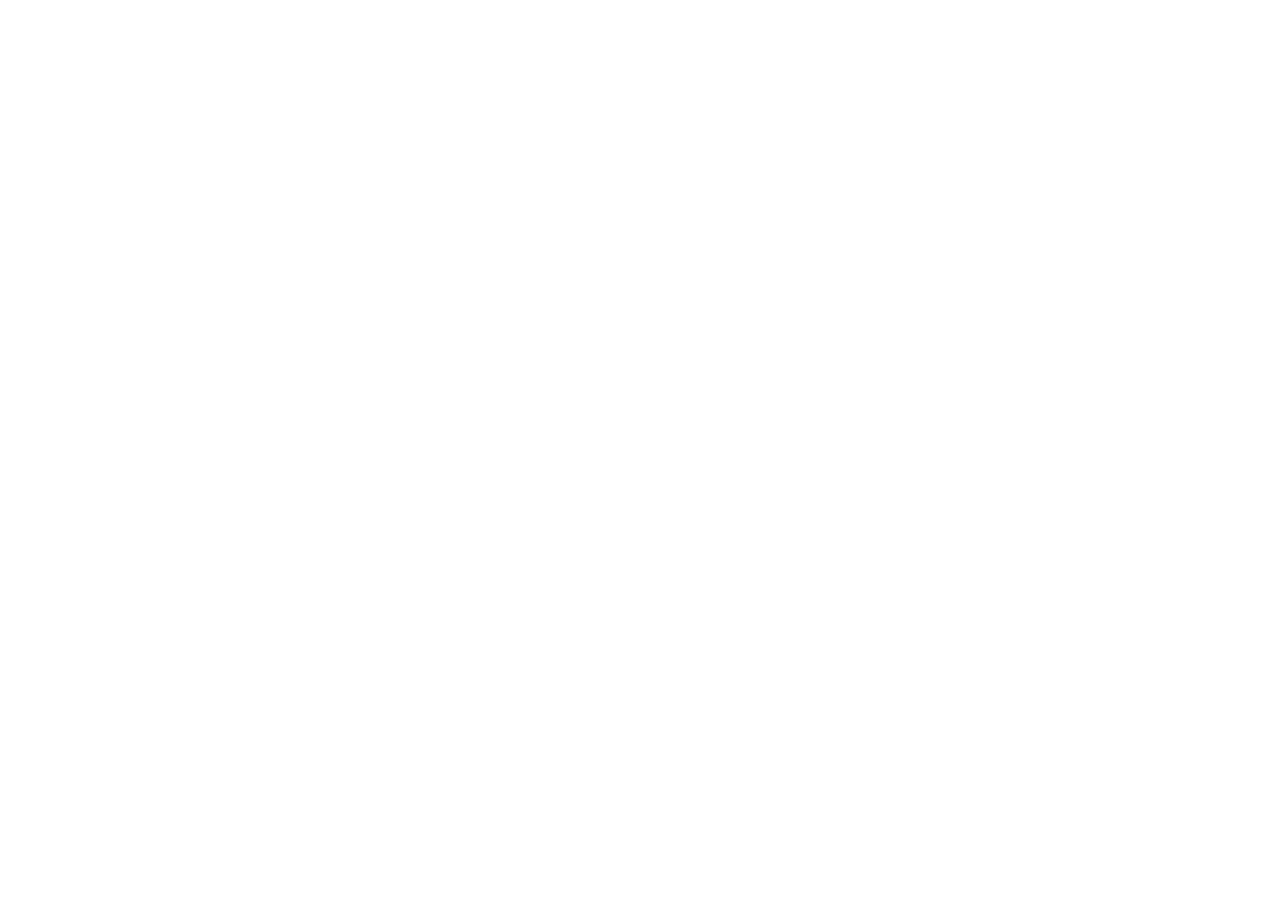
==== src/index.html @ 14c78742 "the first commit" ====
<!DOCTYPE html>
<html lang="en">
<head>
    <meta charset="UTF-8">
    <meta name="viewport" content="width=device-width, initial-scale=1.0">
    <title>Music Box Tashaslon</title>
    <link rel="stylesheet" href="css/style.css">
</head>
<body>

</body>
</html>
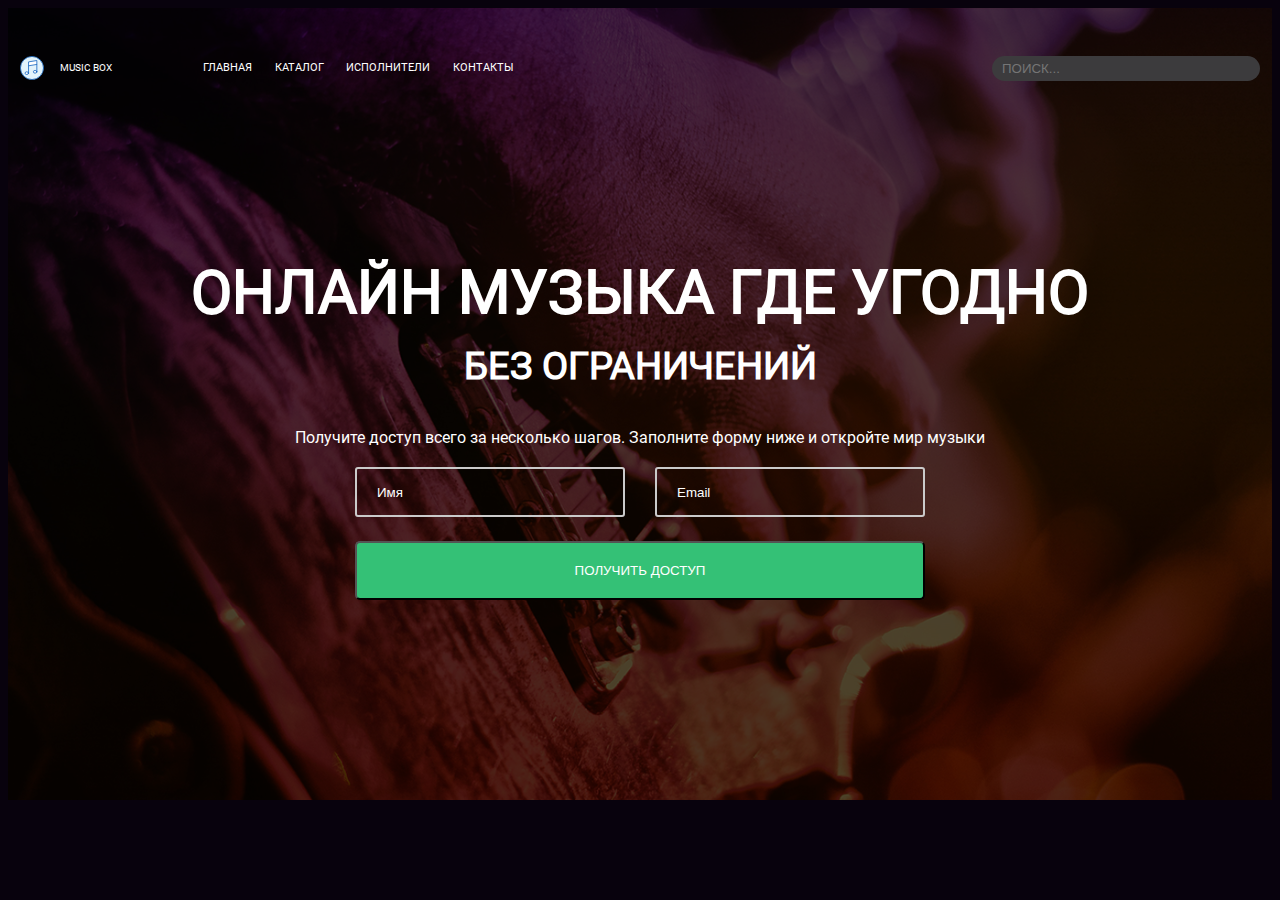
==== commit 9f596ef2: "Step 1" ====
--- a/src/index.html
+++ b/src/index.html
@@ -4,9 +4,35 @@
     <meta charset="UTF-8">
     <meta name="viewport" content="width=device-width, initial-scale=1.0">
     <title>Music Box Tashaslon</title>
-    <link rel="stylesheet" href="css/style.css">
+    <link rel="stylesheet" href="css/app.css">
 </head>
 <body>
-
+    <section class="header" id="page-description">
+        <header>
+            <div class="header-left">
+                <img src="images/logo.svg" alt="Logo Music box" width="24px" height="24px">
+                <p>Music box</p>
+                <ul class="nav">
+                    <li>Главная</li>
+                    <li>Каталог</li>
+                    <li>Исполнители</li>
+                    <li>Контакты</li>
+                </ul>
+            </div>
+            <input class="search" placeholder="ПОИСК...">
+        </header>
+        <section class="hero">
+            <h1>Онлайн музыка где угодно</h1>
+            <h2>без ограничений</h2>
+            <p>Получите доступ всего за несколько шагов. Заполните форму ниже и откройте мир музыки</p>
+            <form class="form">
+                <div>
+                    <input type="text" placeholder="Имя">
+                    <input type="email" placeholder="Email">
+                </div>
+                <button type="submit" class="btn">Получить доступ</button>
+            </form>
+        </section>
+    </section>
 </body>
 </html>--- a/src/css/app.css
+++ b/src/css/app.css
@@ -0,0 +1,169 @@
+@font-face {
+  font-family: "Roboto";
+  src: url("../fonts/Roboto-Regular.ttf") format("truetype");
+  font-style: normal;
+  font-weight: normal;
+}
+body {
+  font-family: "Roboto", sans-serif;
+  font-size: 16px;
+  line-height: 1.5em;
+  color: #CACACA;
+  background-color: #08020D;
+}
+
+h1 {
+  font-size: 30px;
+  line-height: 1.5em;
+  font-weight: bold;
+  text-transform: uppercase;
+}
+
+h2 {
+  font-size: 18px;
+  line-height: 1.5em;
+  font-weight: bold;
+  text-transform: uppercase;
+}
+
+@media (min-width: 415px) {
+  h1 {
+    font-size: 60px;
+    line-height: 1.5em;
+    font-weight: bold;
+    text-transform: uppercase;
+  }
+
+  h2 {
+    font-size: 38px;
+    line-height: 1.5em;
+    font-weight: bold;
+    text-transform: uppercase;
+  }
+}
+.header {
+  display: flex;
+  align-items: center;
+  justify-content: center;
+  margin: 0 auto;
+  padding: 0 20px;
+  background-image: url("../images/banner.png");
+  background-position: center;
+  background-size: cover;
+  color: #ffffff;
+}
+
+header {
+  position: absolute;
+  top: 25px;
+  left: 0;
+  width: 100%;
+  margin: 20px;
+  text-transform: uppercase;
+}
+header p {
+  margin-left: 16px;
+  font-size: 10px;
+}
+
+.header-left {
+  text-align: left;
+}
+
+.nav {
+  padding: 0;
+  font-size: 11px;
+  list-style: none;
+}
+
+.search {
+  padding: 5px 10px;
+  background-color: #3C3B3D;
+  border-radius: 50px;
+  border: none;
+  width: 374px;
+}
+.search::placeholder {
+  color: #757575;
+  font-size: 13.3px;
+  text-transform: uppercase;
+}
+
+.hero {
+  margin: 200px auto;
+  text-align: center;
+}
+.hero h1 {
+  margin-bottom: 0;
+}
+.hero h2 {
+  margin: 0 auto;
+}
+.hero p {
+  margin: 31px auto 17px;
+}
+
+.form {
+  margin: auto;
+}
+.form div {
+  display: flex;
+  flex-wrap: wrap;
+  justify-content: space-between;
+}
+.form input {
+  min-width: 270px;
+  min-height: 50px;
+  padding-left: 20px;
+  margin-bottom: 1.5rem;
+  border: #CACACA solid 2px;
+  border-radius: 3px;
+  background-color: transparent;
+  box-sizing: border-box;
+}
+.form input::placeholder {
+  color: #ffffff;
+}
+.form .btn {
+  width: 100%;
+  padding: 20px 30px;
+  border-radius: 5px;
+  background: #34C176;
+  color: #ffffff;
+  text-transform: uppercase;
+}
+
+@media (min-width: 415px) {
+  header {
+    max-width: 1240px;
+    display: flex;
+    justify-content: space-between;
+    align-items: center;
+  }
+
+  .header-left {
+    display: flex;
+    align-items: center;
+  }
+
+  .nav {
+    margin-left: 91px;
+    width: 311px;
+    display: flex;
+    justify-content: space-between;
+  }
+
+  .search {
+    width: 248px;
+  }
+
+  .hero {
+    max-width: 1240px;
+  }
+
+  .form {
+    max-width: 570px;
+  }
+}
+
+/*# sourceMappingURL=app.css.map */
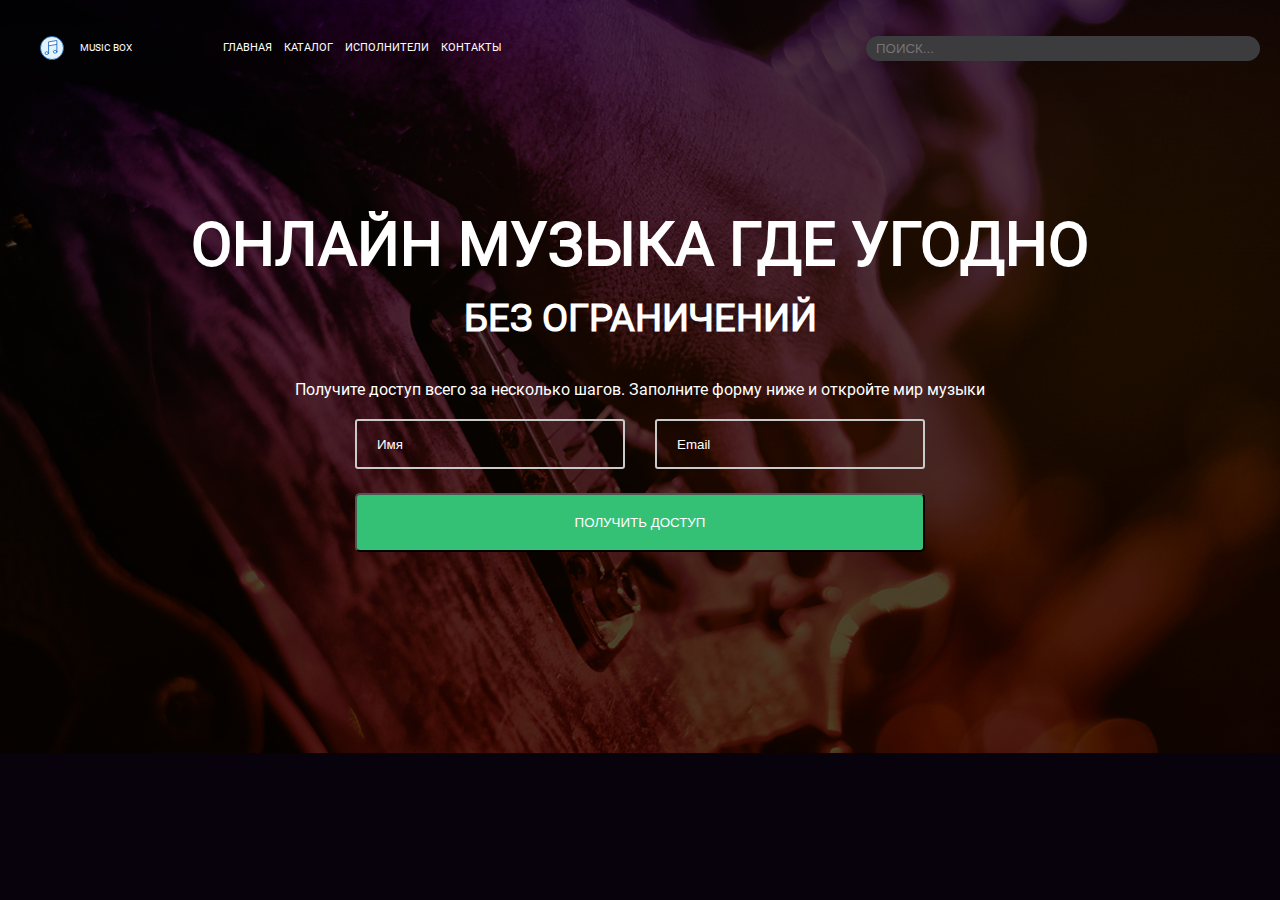
==== commit 87d93674: "Step 2. Rebuild" ====
--- a/src/index.html
+++ b/src/index.html
@@ -7,11 +7,13 @@
     <link rel="stylesheet" href="css/app.css">
 </head>
 <body>
-    <section class="header" id="page-description">
-        <header>
+    <header>
+        <section class="top" id="page-description">
             <div class="header-left">
-                <img src="images/logo.svg" alt="Logo Music box" width="24px" height="24px">
-                <p>Music box</p>
+                <div class="logo">
+                    <img src="images/logo.svg" alt="Logo Music box" width="24px" height="24px">
+                    <p>Music box</p>
+                </div>
                 <ul class="nav">
                     <li>Главная</li>
                     <li>Каталог</li>
@@ -19,9 +21,11 @@
                     <li>Контакты</li>
                 </ul>
             </div>
-            <input class="search" placeholder="ПОИСК...">
-        </header>
-        <section class="hero">
+            <div class="header-search">
+                <input class="search" placeholder="ПОИСК...">
+            </div>
+        </section>
+        <section class="banner">
             <h1>Онлайн музыка где угодно</h1>
             <h2>без ограничений</h2>
             <p>Получите доступ всего за несколько шагов. Заполните форму ниже и откройте мир музыки</p>
@@ -33,6 +37,6 @@
                 <button type="submit" class="btn">Получить доступ</button>
             </form>
         </section>
-    </section>
+    </header>
 </body>
 </html>--- a/src/css/app.css
+++ b/src/css/app.css
@@ -41,33 +41,44 @@
     text-transform: uppercase;
   }
 }
-.header {
-  display: flex;
-  align-items: center;
-  justify-content: center;
-  margin: 0 auto;
-  padding: 0 20px;
+body {
+  margin: 0;
+  padding: 0;
+}
+
+header {
+  position: relative;
+  padding: 0 0 201px;
   background-image: url("../images/banner.png");
   background-position: center;
   background-size: cover;
   color: #ffffff;
 }
 
-header {
+.top {
   position: absolute;
   top: 25px;
-  left: 0;
-  width: 100%;
-  margin: 20px;
-  text-transform: uppercase;
-}
-header p {
+  margin: auto;
+  padding-right: 20px;
+  padding-left: 20px;
+  text-transform: uppercase;
+}
+.top p {
   margin-left: 16px;
   font-size: 10px;
 }
 
 .header-left {
   text-align: left;
+}
+.header-left p {
+  white-space: nowrap;
+}
+
+.logo {
+  display: flex;
+  align-items: center;
+  white-space: nowrap;
 }
 
 .nav {
@@ -76,12 +87,16 @@
   list-style: none;
 }
 
+.header-search {
+  width: 374px;
+}
+
 .search {
   padding: 5px 10px;
+  width: 374px;
   background-color: #3C3B3D;
   border-radius: 50px;
   border: none;
-  width: 374px;
 }
 .search::placeholder {
   color: #757575;
@@ -89,17 +104,19 @@
   text-transform: uppercase;
 }
 
-.hero {
-  margin: 200px auto;
+.banner {
+  margin: 0 20px 0;
+  padding-top: 250px;
   text-align: center;
 }
-.hero h1 {
+.banner h1 {
+  margin-top: 0;
   margin-bottom: 0;
 }
-.hero h2 {
+.banner h2 {
   margin: 0 auto;
 }
-.hero p {
+.banner p {
   margin: 31px auto 17px;
 }
 
@@ -112,7 +129,7 @@
   justify-content: space-between;
 }
 .form input {
-  min-width: 270px;
+  width: 100%;
   min-height: 50px;
   padding-left: 20px;
   margin-bottom: 1.5rem;
@@ -133,37 +150,52 @@
   text-transform: uppercase;
 }
 
-@media (min-width: 415px) {
+@media (min-width: 414px) {
   header {
-    max-width: 1240px;
+    display: flex;
+    justify-content: center;
+  }
+
+  .top {
+    width: 1200px;
     display: flex;
     justify-content: space-between;
     align-items: center;
   }
 
   .header-left {
+    margin-left: 0;
     display: flex;
     align-items: center;
   }
 
   .nav {
     margin-left: 91px;
-    width: 311px;
     display: flex;
     justify-content: space-between;
   }
+  .nav li {
+    margin-right: 12px;
+  }
+
+  .header-search {
+    margin-left: auto;
+  }
 
   .search {
-    width: 248px;
-  }
-
-  .hero {
-    max-width: 1240px;
+    margin-right: 0;
+  }
+
+  .banner {
+    padding-top: 200px;
   }
 
   .form {
     max-width: 570px;
   }
+  .form input {
+    max-width: 270px;
+  }
 }
 
 /*# sourceMappingURL=app.css.map */
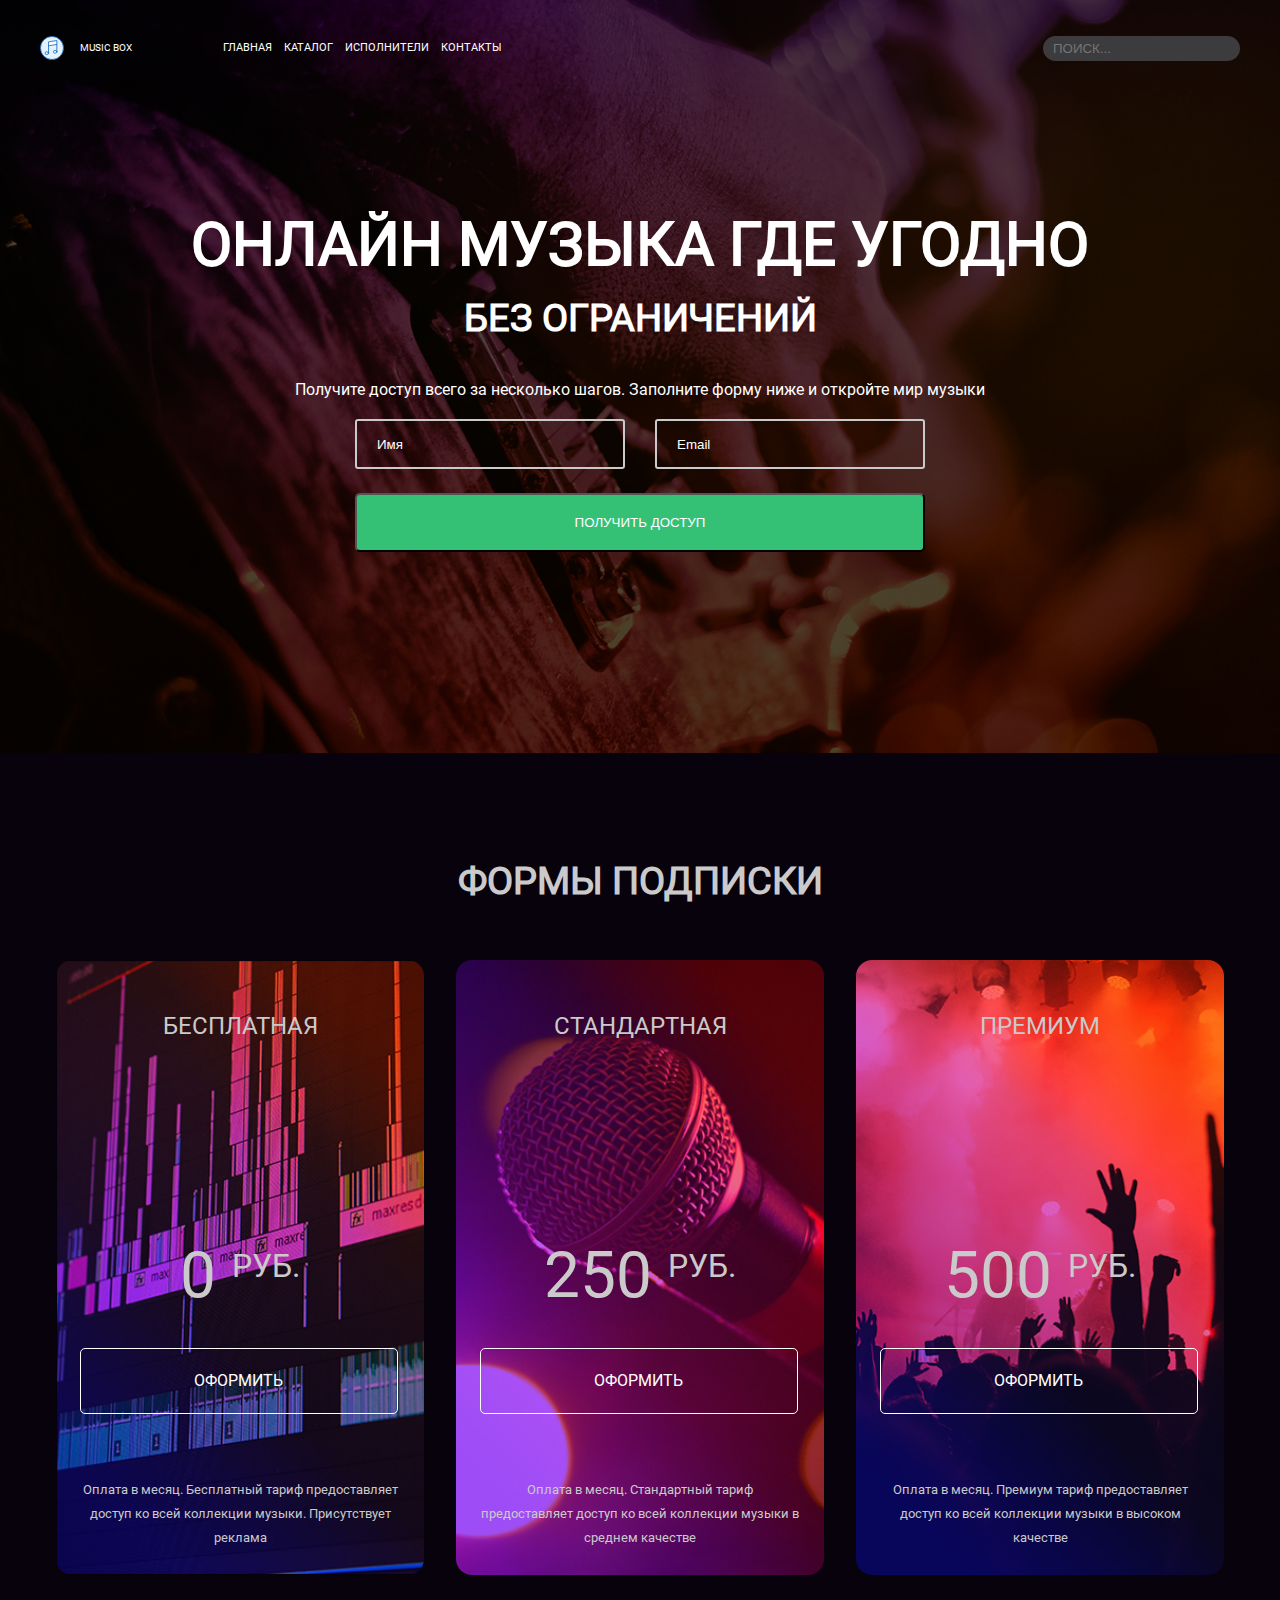
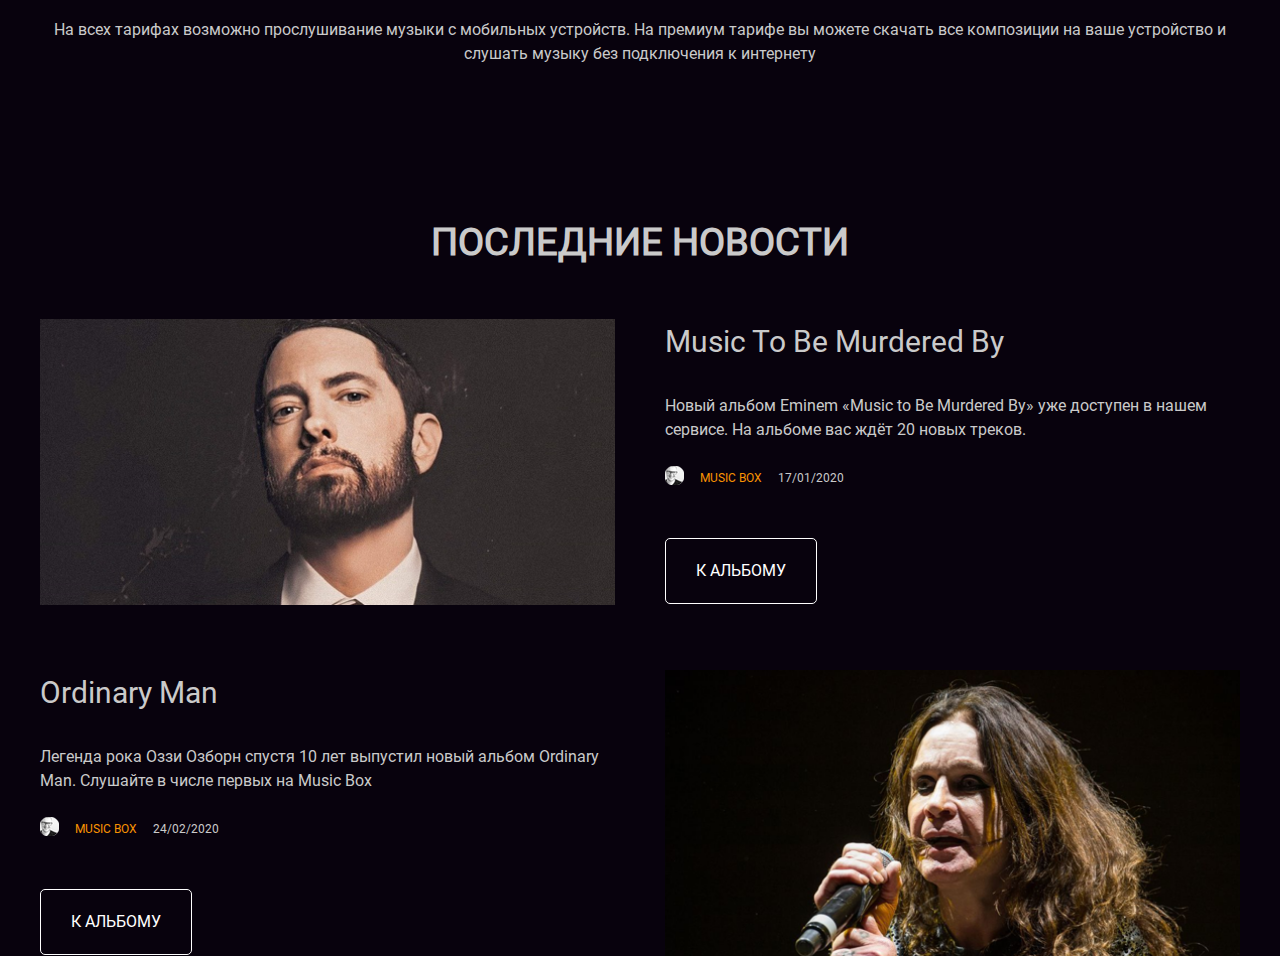
==== commit f7450b7f: "Step 4. Block News was added" ====
--- a/src/index.html
+++ b/src/index.html
@@ -21,9 +21,9 @@
                     <li>Контакты</li>
                 </ul>
             </div>
-            <div class="header-search">
+            <form class="header-search">
                 <input class="search" placeholder="ПОИСК...">
-            </div>
+            </form>
         </section>
         <section class="banner">
             <h1>Онлайн музыка где угодно</h1>
@@ -38,5 +38,70 @@
             </form>
         </section>
     </header>
+    <section id="page-pricing" class="subscriptions">
+        <h2>Формы подписки</h2>
+        <div class="items">
+            <div class="pricing-item bg-free">
+                <h3>Бесплатная</h3>
+                <div class="pricing-value">
+                    <div class="price">0</div>
+                    <div class="price currency">руб.</div>
+                </div>
+                <a href="#" class="btn btn-transparent">Оформить</a>
+                <p class="pricing-footer">Оплата в месяц. Бесплатный тариф предоставляет доступ ко всей коллекции музыки. Присутствует реклама</p>
+            </div>
+            <div class="pricing-item bg-standard">
+                <h3>Стандартная</h3>
+                <div class="pricing-value">
+                    <div class="price">250</div>
+                    <div class="price currency">руб.</div>
+                </div>
+                <a href="#" class="btn btn-transparent">Оформить</a>
+                <p class="pricing-footer">Оплата в месяц. Стандартный тариф предоставляет доступ ко всей коллекции музыки в среднем качестве</p>
+            </div>
+            <div class="pricing-item bg-premium">
+                <h3>Премиум</h3>
+                <div class="pricing-value">
+                    <div class="price">500</div>
+                    <div class="price currency">руб.</div>
+                </div>
+                <a href="#" class="btn btn-transparent">Оформить</a>
+                <p class="pricing-footer">Оплата в месяц. Премиум тариф предоставляет доступ ко всей коллекции музыки в высоком качестве</p>
+            </div>
+        </div>
+        <p class="end-text">На всех тарифах возможно прослушивание музыки с мобильных устройств. На премиум тарифе вы можете скачать все композиции на ваше устройство и слушать музыку без подключения к интернету</p>
+    </section>
+    <section id="page-news" class="news">
+        <h2>Последние новости</h2>
+        <div class="items">
+            <div class="news-item">
+                <img src="images/Music%20to%20Be%20Murdered%20By.png" alt="Eminem" width="575px" height="286px" class="news-item-left">
+                <div class="news-body">
+                    <h3>Music to Be Murdered By</h3>
+                    <p>Новый альбом Eminem «Music to Be Murdered By» уже доступен в нашем сервисе. На альбоме вас ждёт 20 новых треков.</p>
+                </div>
+                <div class="news-footer">
+                    <img src="images/avatar.png" width="19px" height="19px" alt="Avatar">
+                    <div class="news-author">Music box</div>
+                    <div class="news-date">17/01/2020</div>
+                    <a href="#" class="btn btn-transparent">К альбому</a>
+                </div>
+            </div>
+            <div class="news-item">
+                <img src="images/Ordinary%20Man.png" alt="Оззи Озборн" width="575px" height="286px" class="news-item-right">
+                <div class="news-body">
+                    <h3>Ordinary Man</h3>
+                    <p>Легенда рока Оззи Озборн спустя 10 лет выпустил новый альбом Ordinary Man. Слушайте в числе первых на Music Box</p>
+                </div>
+                <div class="news-footer">
+                    <img src="images/avatar.png" width="19px" height="19px" alt="Avatar">
+                    <div class="news-author">Music box</div>
+                    <div class="news-date">24/02/2020</div>
+                    <a href="#" class="btn btn-transparent">К альбому</a>
+                </div>
+
+            </div>
+        </div>
+    </section>
 </body>
 </html>--- a/src/css/app.css
+++ b/src/css/app.css
@@ -5,6 +5,8 @@
   font-weight: normal;
 }
 body {
+  margin: auto;
+  padding: 0;
   font-family: "Roboto", sans-serif;
   font-size: 16px;
   line-height: 1.5em;
@@ -24,6 +26,32 @@
   line-height: 1.5em;
   font-weight: bold;
   text-transform: uppercase;
+  text-align: center;
+}
+
+h3 {
+  font-size: 16px;
+  line-height: 1.5em;
+  font-weight: normal;
+  text-transform: uppercase;
+  text-align: center;
+}
+
+.btn {
+  padding: 20px 30px;
+  border-radius: 5px;
+  color: #ffffff;
+  text-transform: uppercase;
+  box-sizing: border-box;
+}
+
+.btn-transparent {
+  display: block;
+  margin-top: 40px;
+  border: 1px solid #ffffff;
+  text-align: center;
+  text-decoration: none;
+  font-size: 16px;
 }
 
 @media (min-width: 415px) {
@@ -40,12 +68,14 @@
     font-weight: bold;
     text-transform: uppercase;
   }
-}
-body {
-  margin: 0;
-  padding: 0;
-}
-
+
+  h3 {
+    font-size: 24px;
+    line-height: 1.5em;
+    font-weight: normal;
+    text-transform: uppercase;
+  }
+}
 header {
   position: relative;
   padding: 0 0 201px;
@@ -87,16 +117,13 @@
   list-style: none;
 }
 
-.header-search {
-  width: 374px;
-}
-
 .search {
   padding: 5px 10px;
-  width: 374px;
+  width: 100%;
   background-color: #3C3B3D;
   border-radius: 50px;
   border: none;
+  box-sizing: border-box;
 }
 .search::placeholder {
   color: #757575;
@@ -143,11 +170,7 @@
 }
 .form .btn {
   width: 100%;
-  padding: 20px 30px;
-  border-radius: 5px;
-  background: #34C176;
-  color: #ffffff;
-  text-transform: uppercase;
+  background-color: #34C176;
 }
 
 @media (min-width: 414px) {
@@ -197,5 +220,156 @@
     max-width: 270px;
   }
 }
+.subscriptions {
+  margin: 0 auto;
+  max-width: 1200px;
+  padding-top: 100px;
+  padding-left: 20px;
+  padding-right: 20px;
+}
+.subscriptions h2 {
+  margin-top: 0;
+}
+.subscriptions .end-text {
+  margin-top: 16px;
+  text-align: center;
+}
+.subscriptions .items {
+  display: flex;
+  justify-content: space-around;
+  margin-top: 50px;
+  flex-wrap: wrap;
+}
+
+.pricing-item {
+  width: 368.6px;
+  height: 615px;
+  margin-bottom: 27px;
+  padding: 1.5rem;
+  box-sizing: border-box;
+  border-radius: 1rem;
+}
+.pricing-item .btn {
+  width: 318px;
+  box-sizing: border-box;
+}
+
+.bg-free {
+  background-image: url("../images/subscribe_1.png");
+  background-repeat: no-repeat;
+  background-size: cover;
+}
+
+.bg-standard {
+  background-image: url("../images/subscribe_2.png");
+  background-repeat: no-repeat;
+  background-size: cover;
+}
+
+.bg-premium {
+  background-image: url("../images/subscribe_3.png");
+  background-repeat: no-repeat;
+  background-size: cover;
+}
+
+.pricing-value {
+  margin-top: 200px;
+  font-size: 64px;
+  line-height: 1em;
+  text-align: center;
+}
+
+.price {
+  display: inline-block;
+  vertical-align: top;
+}
+
+.currency {
+  margin-top: -10px;
+  font-size: 32px;
+  text-transform: uppercase;
+}
+
+.pricing-footer {
+  margin-top: 64px;
+  font-size: 12.8px;
+  text-align: center;
+  clear: both;
+}
+
+@media (max-width: 414px) {
+  .subscriptions {
+    padding-left: 20px;
+    padding-right: 20px;
+  }
+}
+.news {
+  margin: 0 auto;
+  max-width: 1200px;
+  padding-top: 100px;
+  padding-left: 20px;
+  padding-right: 20px;
+}
+
+.news-item {
+  margin-top: 48px;
+  margin-bottom: 65px;
+  clear: both;
+}
+.news-item h3 {
+  margin-bottom: 30px;
+  text-align: left;
+  text-transform: capitalize;
+  font-size: 30px;
+}
+.news-item p {
+  text-align: left;
+}
+
+.news-item-left {
+  float: left;
+  margin-right: 50px;
+  margin-bottom: 65px;
+}
+
+.news-item-right {
+  float: right;
+  margin-left: 50px;
+}
+
+.news-footer {
+  margin-top: 24px;
+  font-size: 12px;
+}
+.news-footer img {
+  margin: 0;
+  float: left;
+}
+.news-footer .btn {
+  margin-top: 48px;
+  float: left;
+}
+
+.news-author {
+  margin: 0 16px;
+  float: left;
+  text-transform: uppercase;
+  color: #F89202;
+}
+
+@media (max-width: 414px) {
+  .news-item > img {
+    width: 374px;
+    height: 186px;
+    margin: 0 auto 50px;
+  }
+  .news-item h3 {
+    font-size: 16px;
+  }
+
+  .news-footer > .btn {
+    margin-bottom: 64px;
+  }
+}
 
 /*# sourceMappingURL=app.css.map */
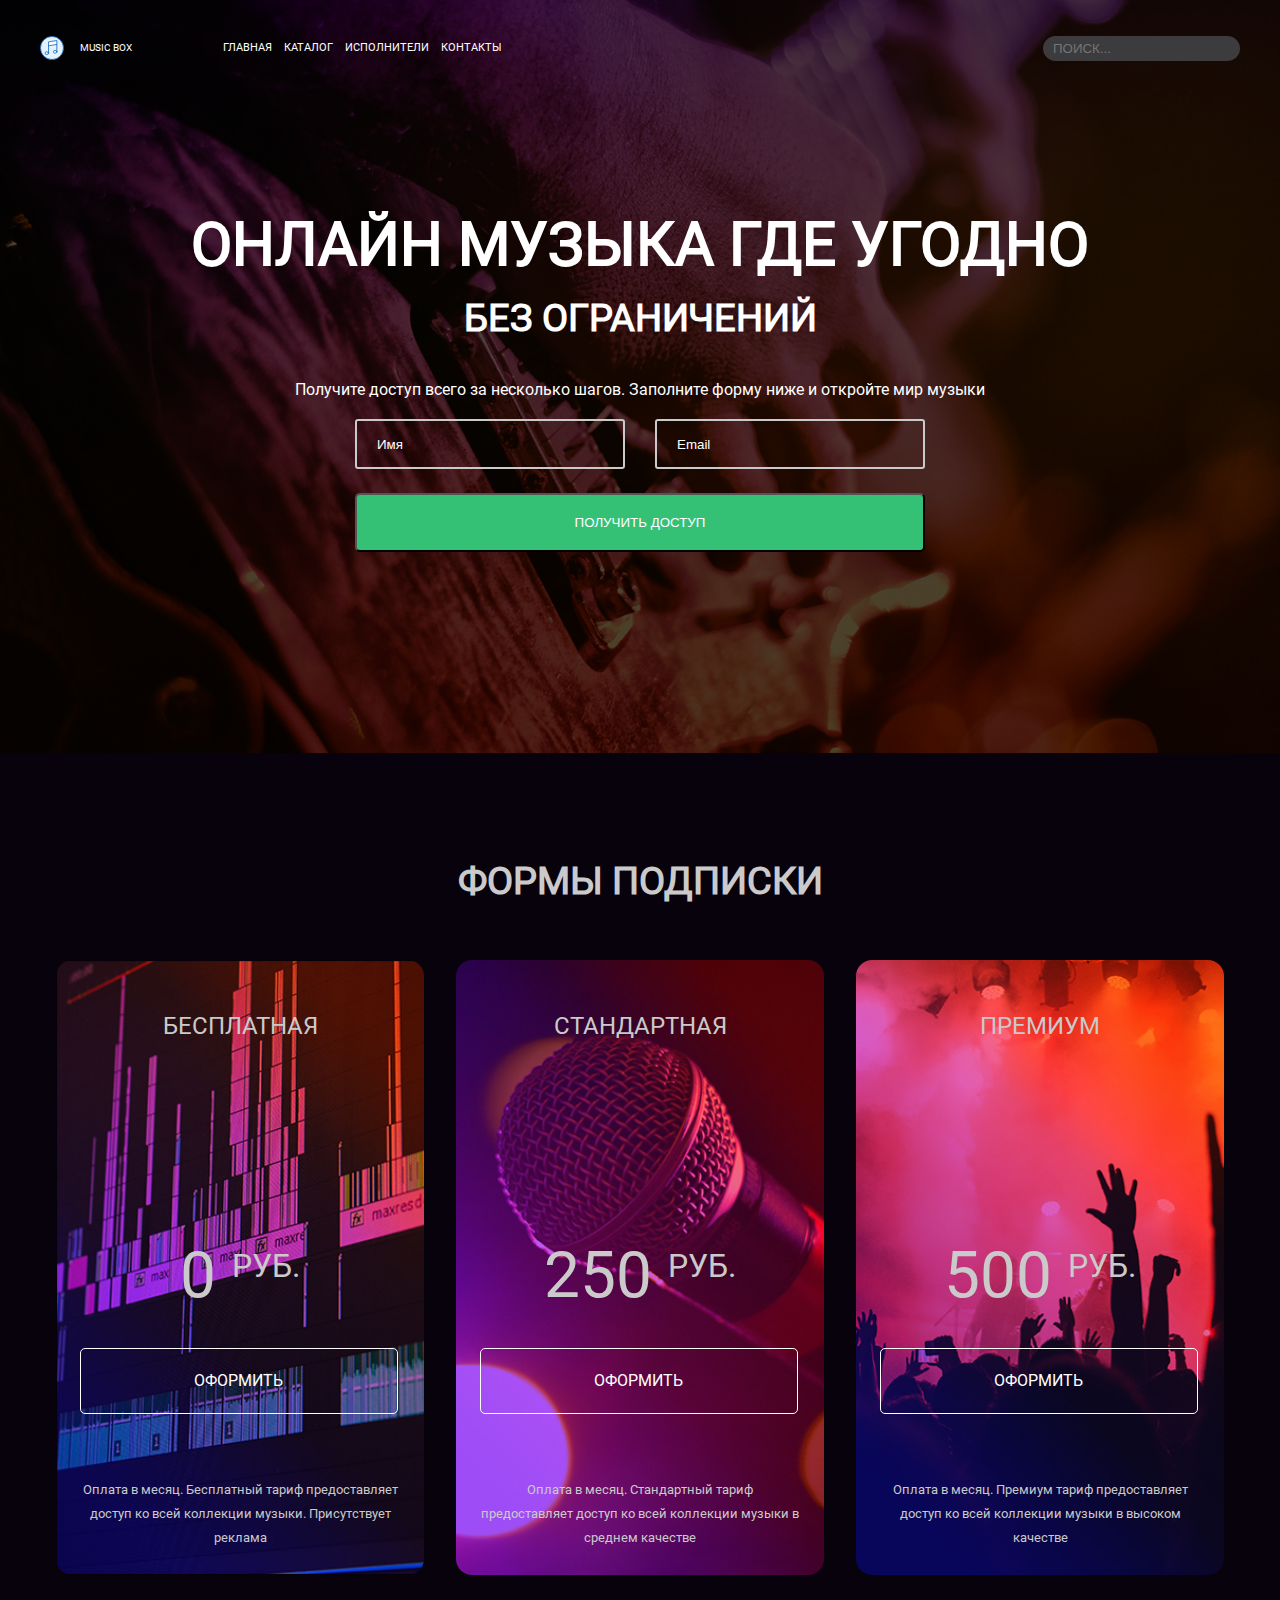
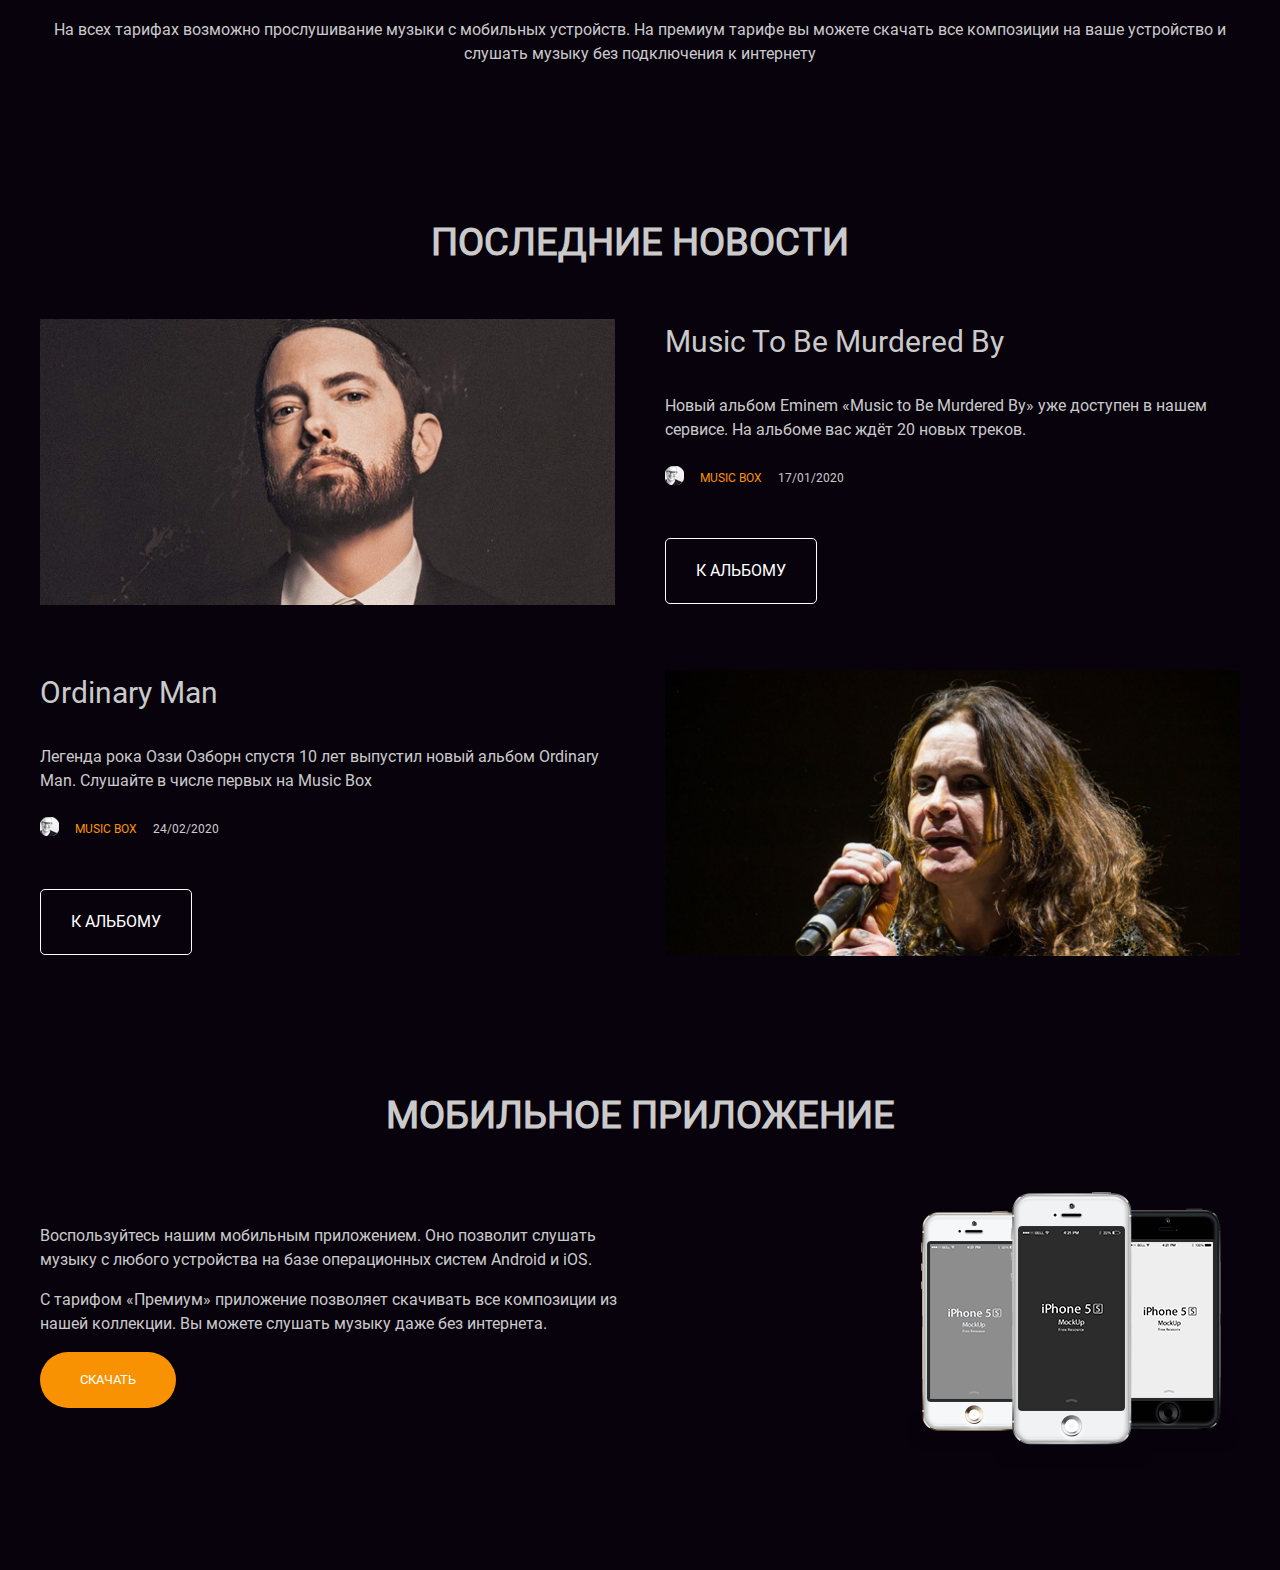
==== commit 31a37c54: "Step 5. Block App was added" ====
--- a/src/index.html
+++ b/src/index.html
@@ -103,5 +103,22 @@
             </div>
         </div>
     </section>
+    <section id="page-app" class="mobile">
+        <h2>Мобильное приложение</h2>
+        <div class="mobile-main">
+            <div class="mobile-text">
+                <p>
+                    Воспользуйтесь нашим мобильным приложением. Оно позволит слушать музыку с любого устройства на базе операционных систем Android и iOS.
+                </p>
+                <p>
+                    С тарифом «Премиум» приложение позволяет скачивать все композиции из нашей коллекции. Вы можете слушать музыку даже без интернета.
+                </p>
+                <div class="btn btn-additional">Скачать</div>
+            </div>
+            <div class="mobile-image">
+                <img src="images/iphone.png" alt="iPhone">
+            </div>
+        </div>
+    </section>
 </body>
 </html>--- a/src/css/app.css
+++ b/src/css/app.css
@@ -52,6 +52,12 @@
   text-align: center;
   text-decoration: none;
   font-size: 16px;
+}
+
+.clearfix:after {
+  content: "";
+  display: table;
+  clear: both;
 }
 
 @media (min-width: 415px) {
@@ -371,5 +377,54 @@
     margin-bottom: 64px;
   }
 }
+.mobile {
+  clear: both;
+  margin: 0 auto 100px;
+  max-width: 1200px;
+  padding-top: 100px;
+  padding-left: 20px;
+  padding-right: 20px;
+}
+.mobile > h2 {
+  margin-bottom: 0;
+}
+
+.mobile-main {
+  display: flex;
+  flex-wrap: wrap;
+  justify-content: space-between;
+}
+
+.mobile-text {
+  margin-top: 64px;
+  max-width: 600px;
+}
+
+.btn-additional {
+  float: left;
+  padding: 16px 40px;
+  background-color: #F89202;
+  border-radius: 32px;
+  font-size: 12.8px;
+}
+
+.mobile-image {
+  display: flex;
+  justify-content: center;
+  margin-top: 48px;
+}
+.mobile-image > img {
+  margin: auto;
+}
+
+@media (max-width: 414px) {
+  .mobile-main {
+    flex-direction: column-reverse;
+  }
+
+  .mobile-text {
+    margin-top: 16px;
+  }
+}
 
 /*# sourceMappingURL=app.css.map */
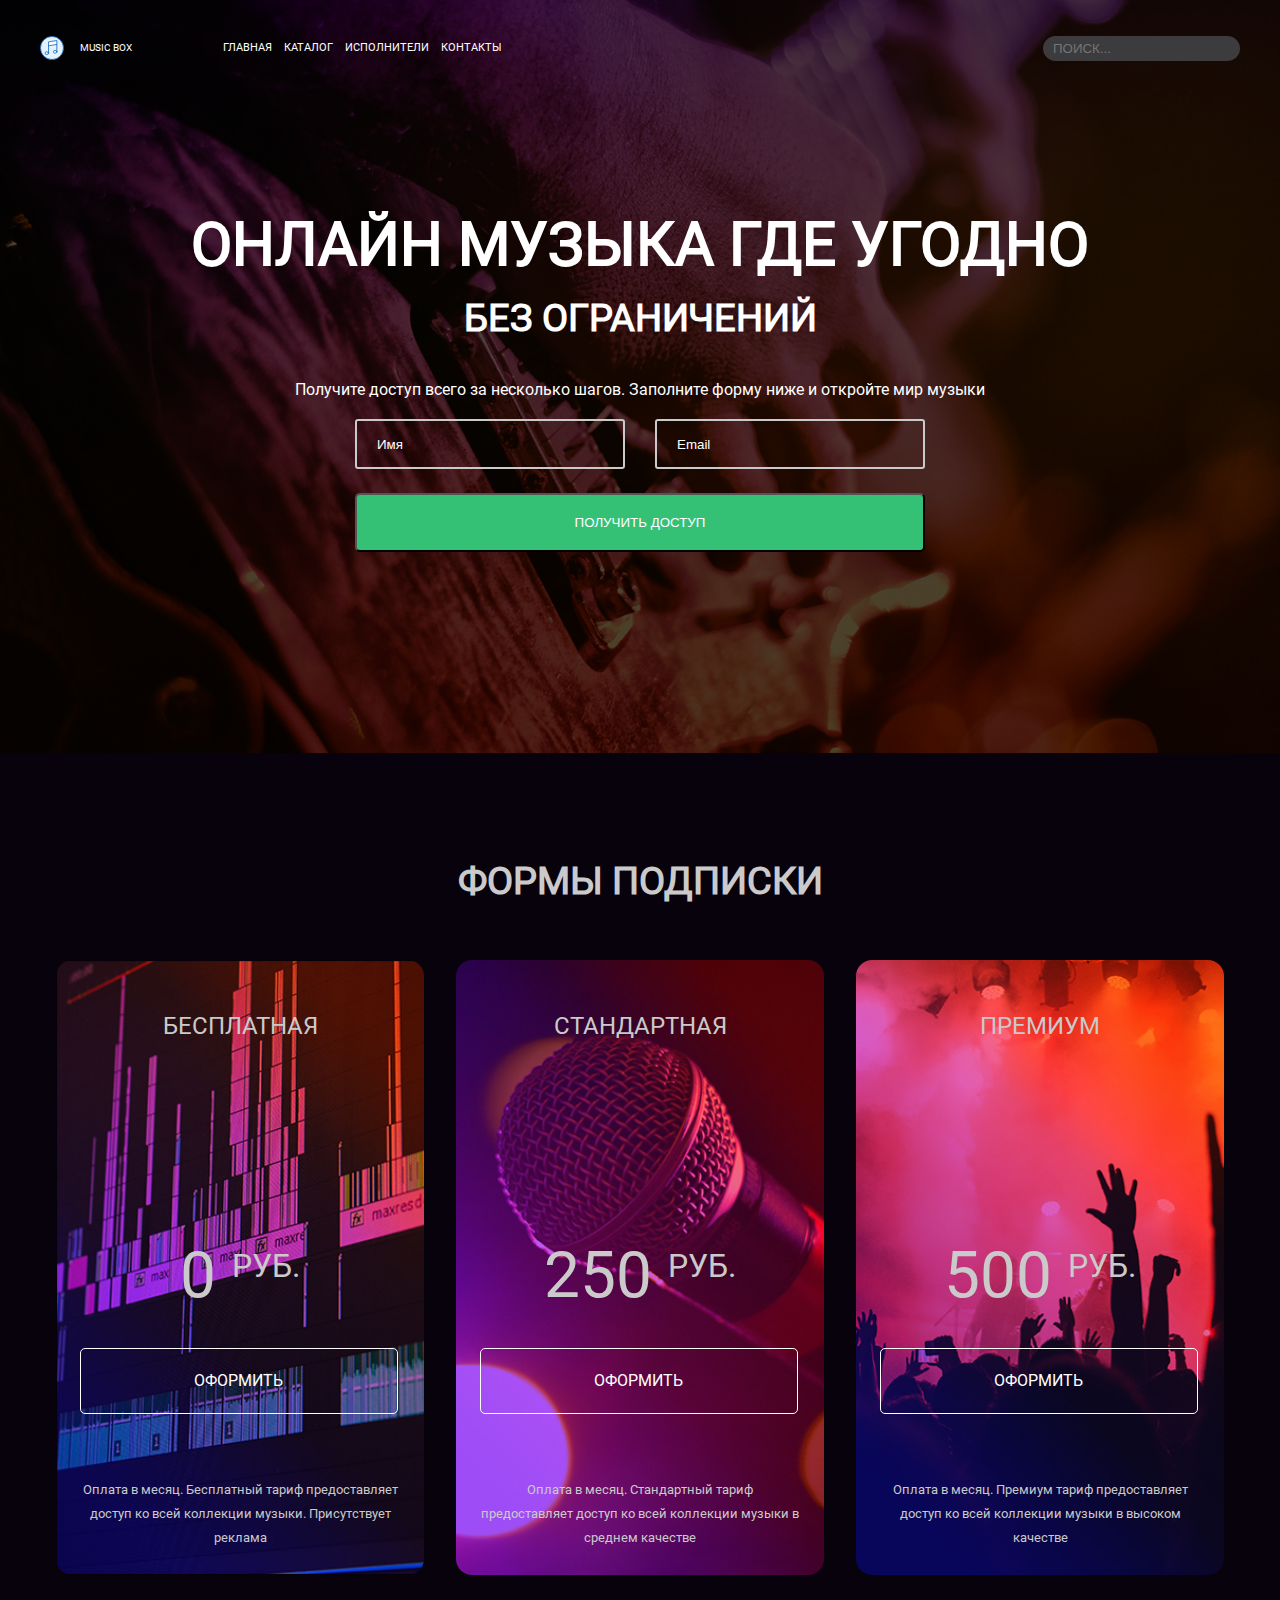
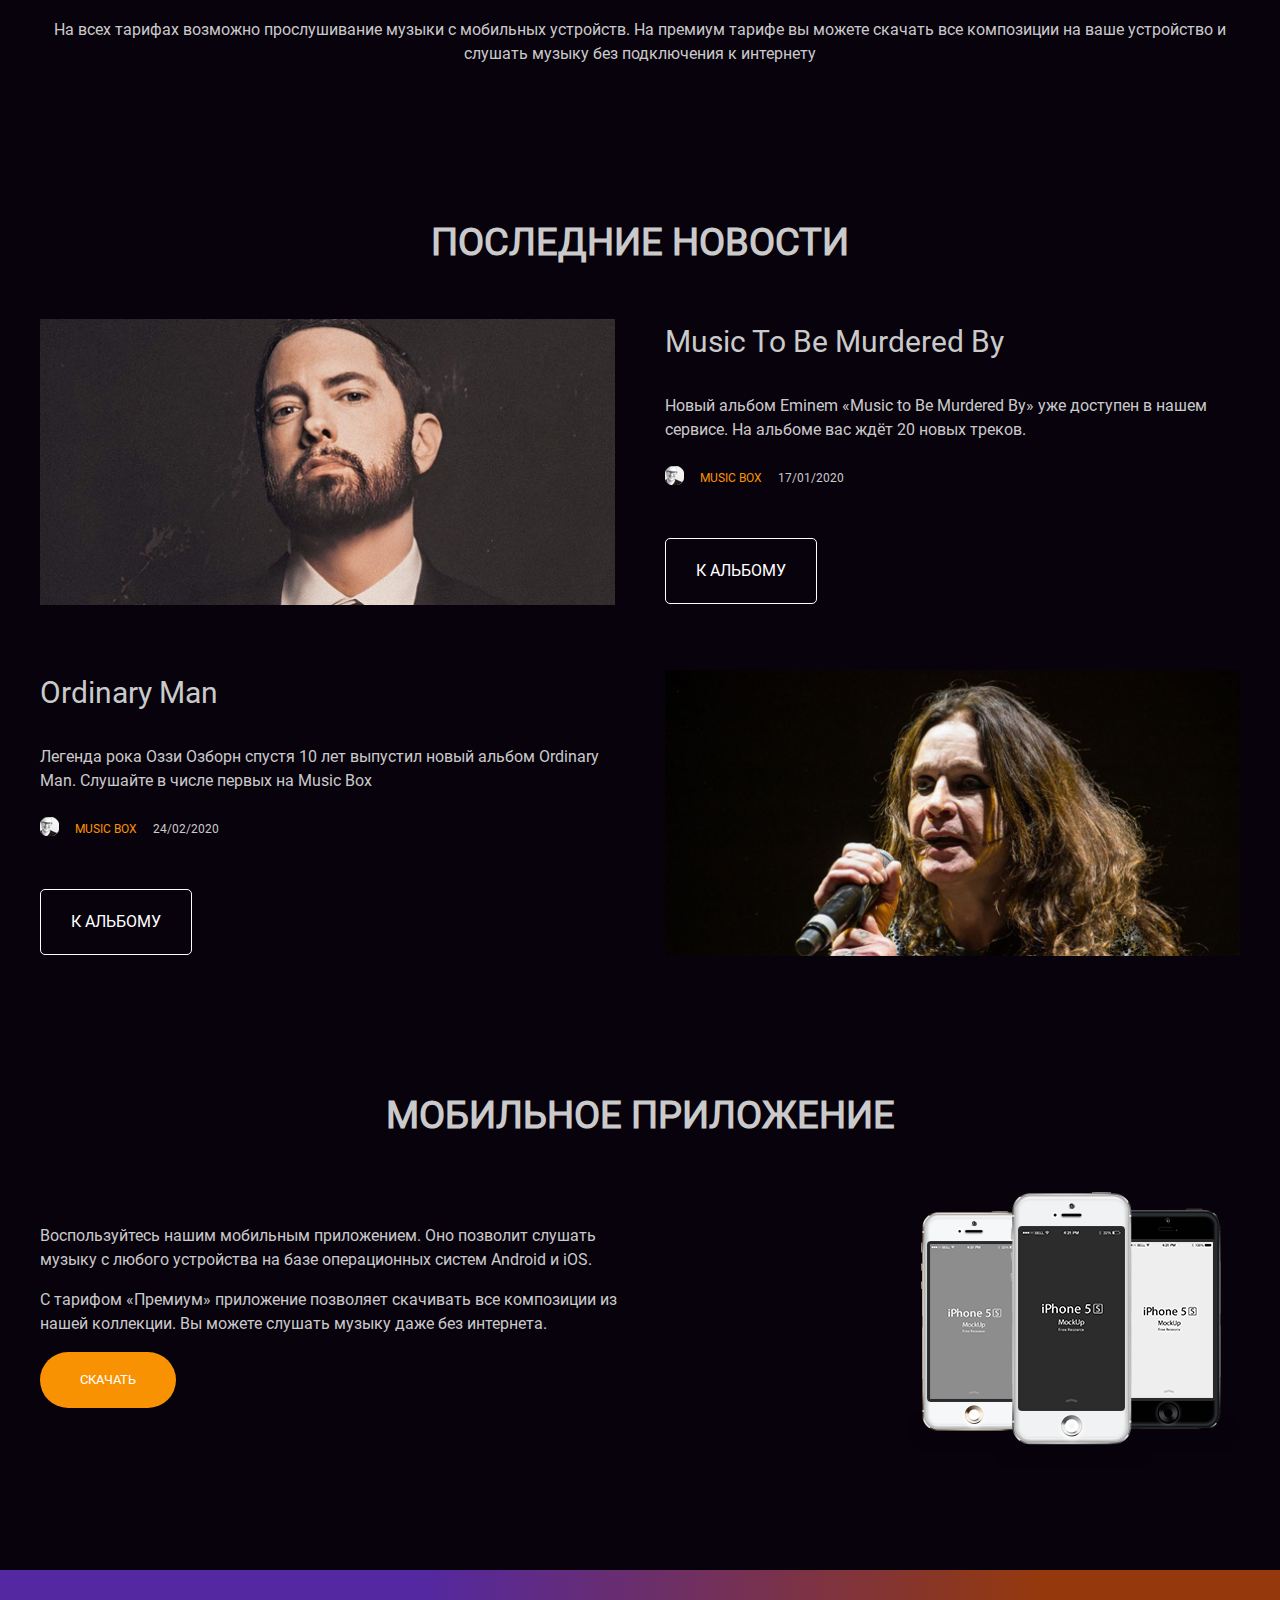
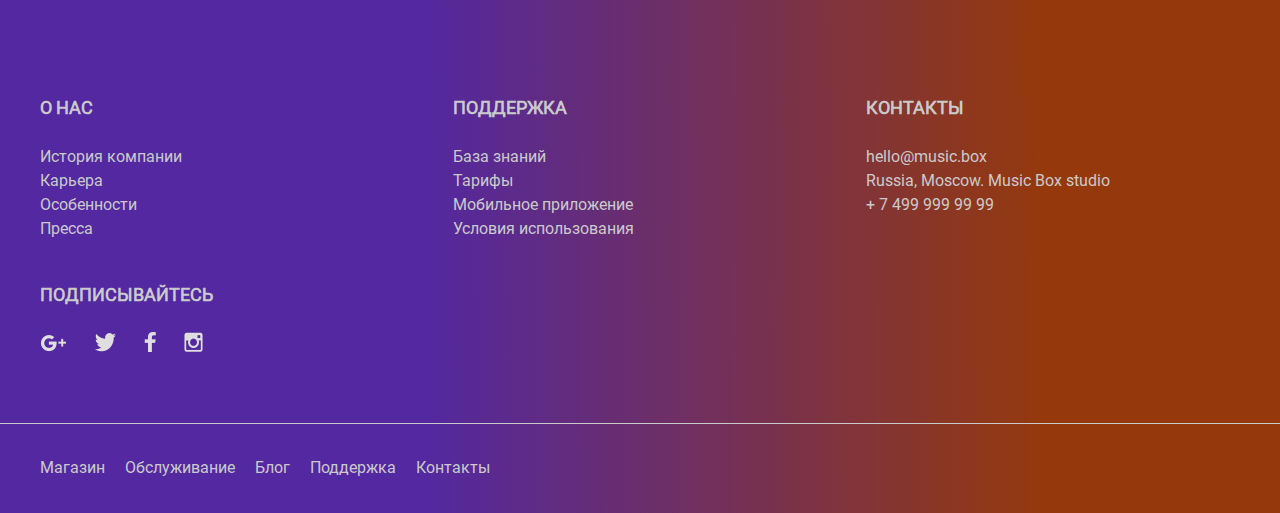
==== commit fa30165e: "Step 6. Block Footer was added" ====
--- a/src/index.html
+++ b/src/index.html
@@ -120,5 +120,54 @@
             </div>
         </div>
     </section>
+    <footer class="bg-gradient">
+        <section class="map">
+            <div class="column">
+                <h4>О нас</h4>
+                <ul>
+                    <li><a href="#">История компании</a></li>
+                    <li><a href="#">Карьера</a></li>
+                    <li><a href="#">Особенности</a></li>
+                    <li><a href="#">Пресса</a></li>
+                </ul>
+            </div>
+            <div class="column">
+                <h4>Поддержка</h4>
+                <ul>
+                    <li><a href="#">База знаний</a></li>
+                    <li><a href="#">Тарифы</a></li>
+                    <li><a href="#">Мобильное приложение</a></li>
+                    <li><a href="#">Условия использования</a></li>
+                </ul>
+            </div>
+            <div class="column">
+                <h4>Контакты</h4>
+                <ul>
+                    <li>hello@music.box</li>
+                    <li>Russia, Moscow. Music Box studio</li>
+                    <li>+ 7 499 999 99 99</li>
+                </ul>
+            </div>
+            <div class="column">
+                <h4>Подписывайтесь</h4>
+                <ul class="networks">
+                    <li><a href="#"><img src="images/Google+.png" alt="Google+"></a></li>
+                    <li><a href="#"><img src="images/Twitter.png" alt="Twitter"></a></li>
+                    <li><a href="#"><img src="images/Facebook.png" alt="Facebook"></a></li>
+                    <li><a href="#"><img src="images/Instagram.png" alt="Instagram"></a></li>
+                </ul>
+            </div>
+        </section>
+        <div class="line"></div>
+        <nav>
+            <ul>
+                <li><a href="#">Магазин</a></li>
+                <li><a href="#">Обслуживание</a></li>
+                <li><a href="#">Блог</a></li>
+                <li><a href="#">Поддержка</a></li>
+                <li><a href="#">Контакты</a></li>
+            </ul>
+        </nav>
+    </footer>
 </body>
 </html>--- a/src/css/app.css
+++ b/src/css/app.css
@@ -426,5 +426,69 @@
     margin-top: 16px;
   }
 }
+.bg-gradient {
+  padding-bottom: 1px;
+  background: linear-gradient(89.75deg, #5328a1 32.83%, #95390c 81.56%);
+}
+.bg-gradient a {
+  text-decoration: none;
+  color: inherit;
+}
+
+.map {
+  display: flex;
+  justify-content: space-between;
+  flex-wrap: wrap;
+  margin: 3rem auto;
+  max-width: 1200px;
+  padding-top: 100px;
+  padding-left: 20px;
+  padding-right: 20px;
+}
+.map ul {
+  padding: 0;
+}
+.map li {
+  min-width: 374px;
+  list-style: none;
+}
+.map h4 {
+  font-size: 18px;
+  line-height: 27px;
+  font-weight: bold;
+  text-transform: uppercase;
+}
+
+.networks li {
+  display: inline;
+  margin-right: 24px;
+}
+
+.line {
+  content: "";
+  border-top: 1px solid #CACACA;
+}
+
+nav {
+  margin: 2rem auto;
+  max-width: 1200px;
+  padding-left: 20px;
+  padding-right: 20px;
+}
+nav ul {
+  padding: 0;
+}
+nav > ul > li {
+  display: inline;
+  margin-right: 16px;
+  margin-bottom: 16px;
+  list-style: none;
+}
+
+@media (max-width: 414px) {
+  nav > ul > li {
+    display: block;
+  }
+}
 
 /*# sourceMappingURL=app.css.map */
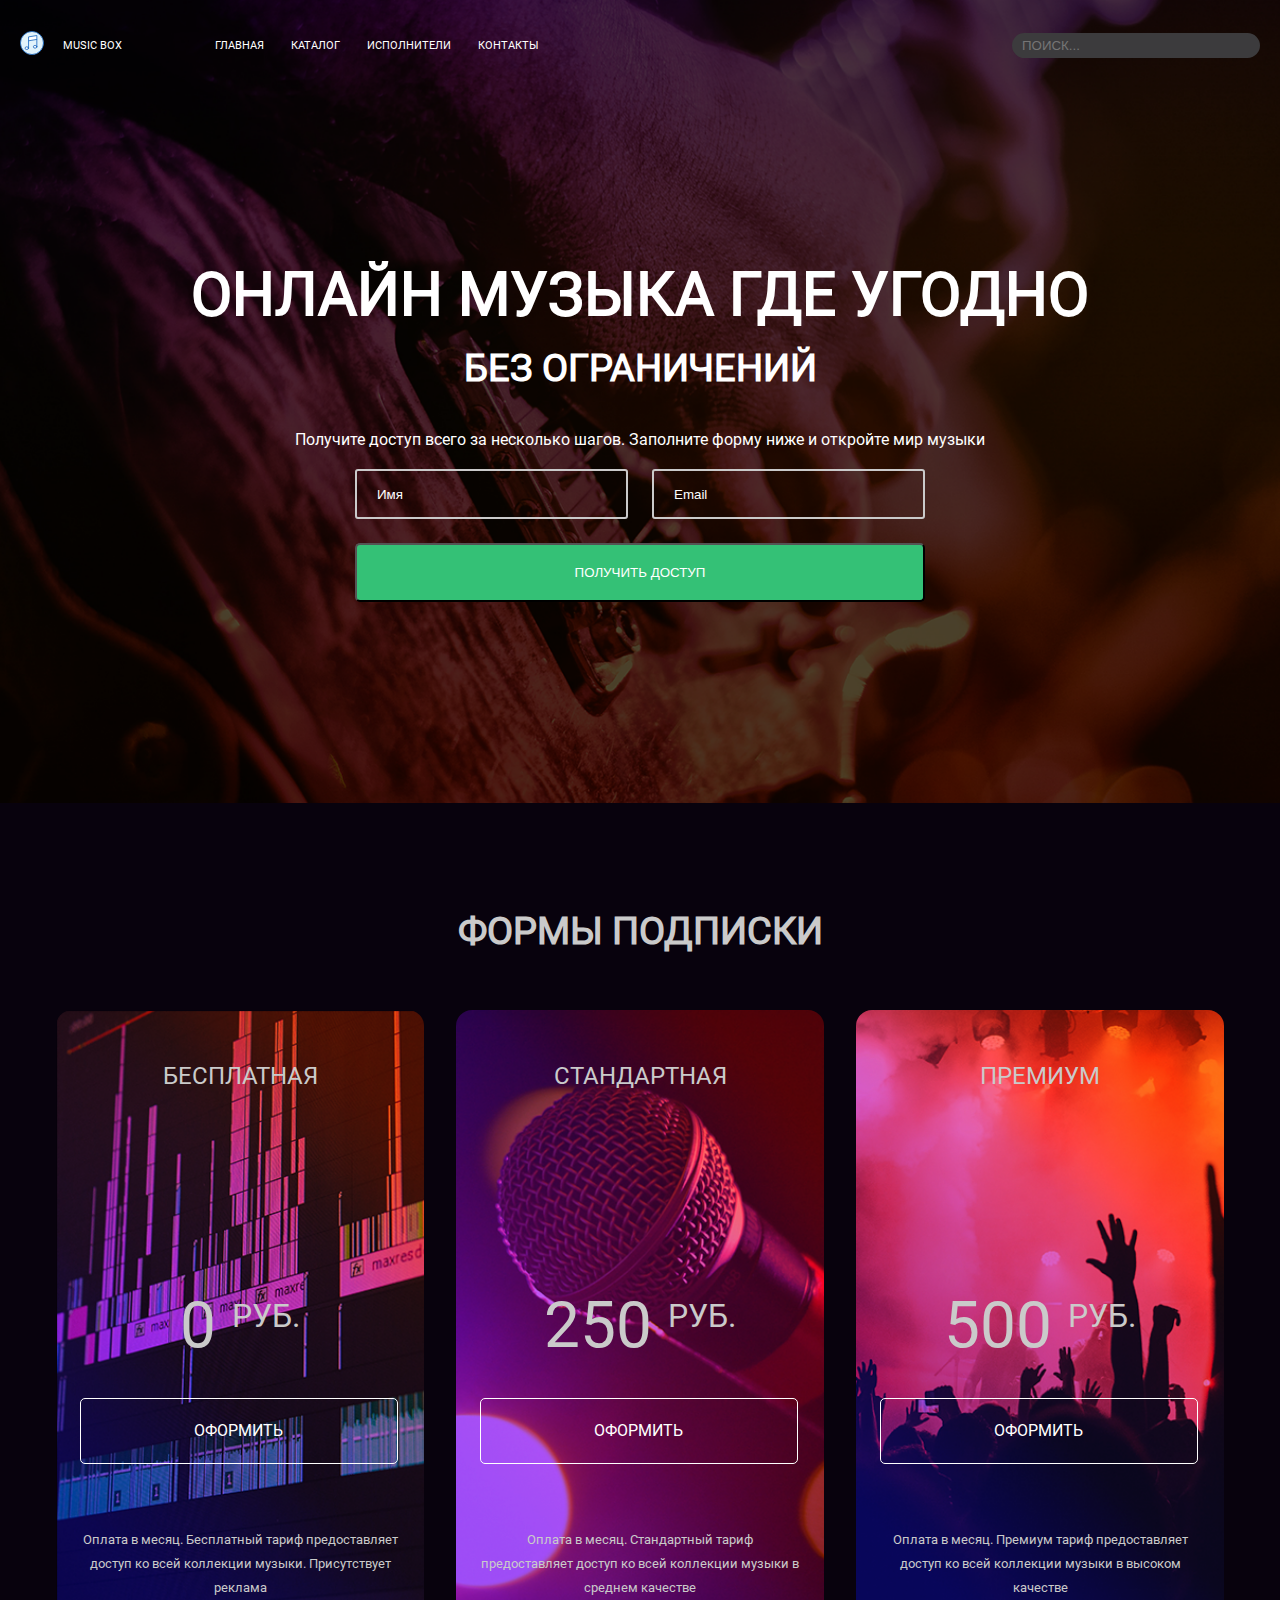
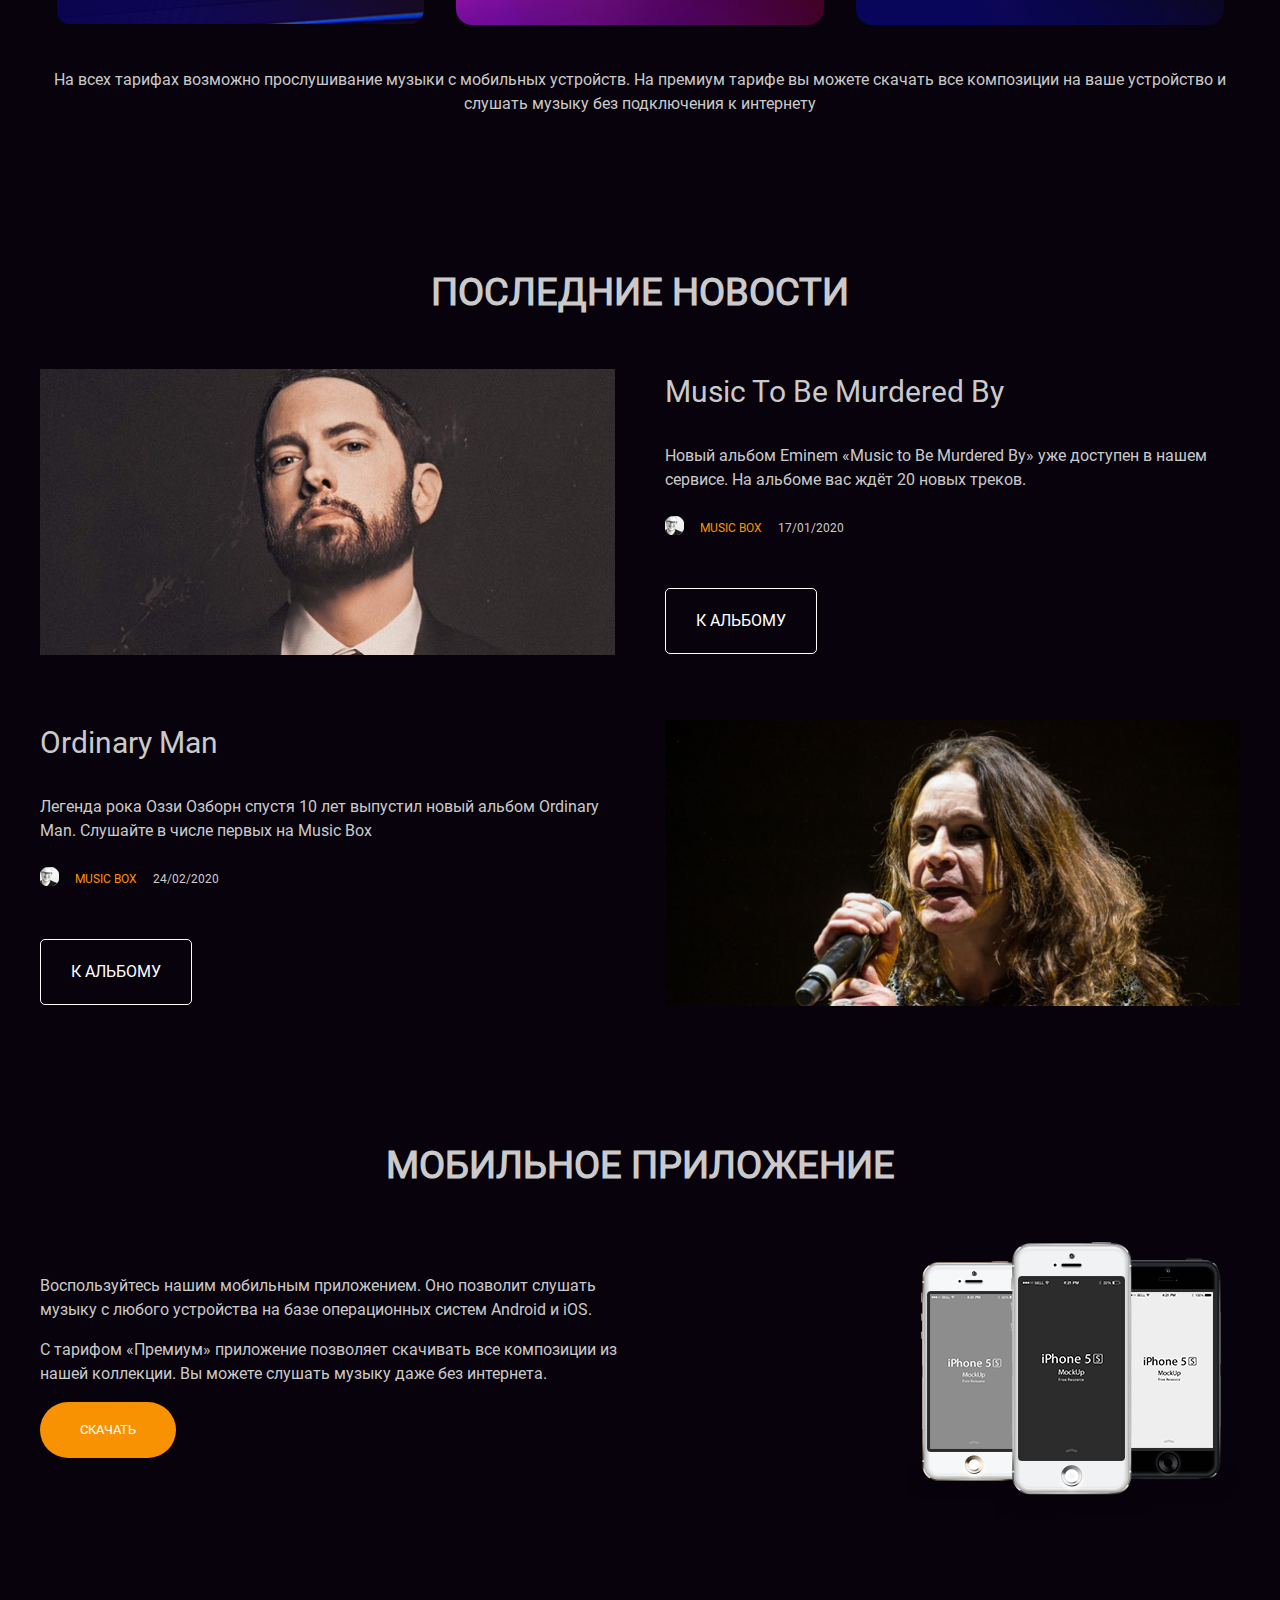
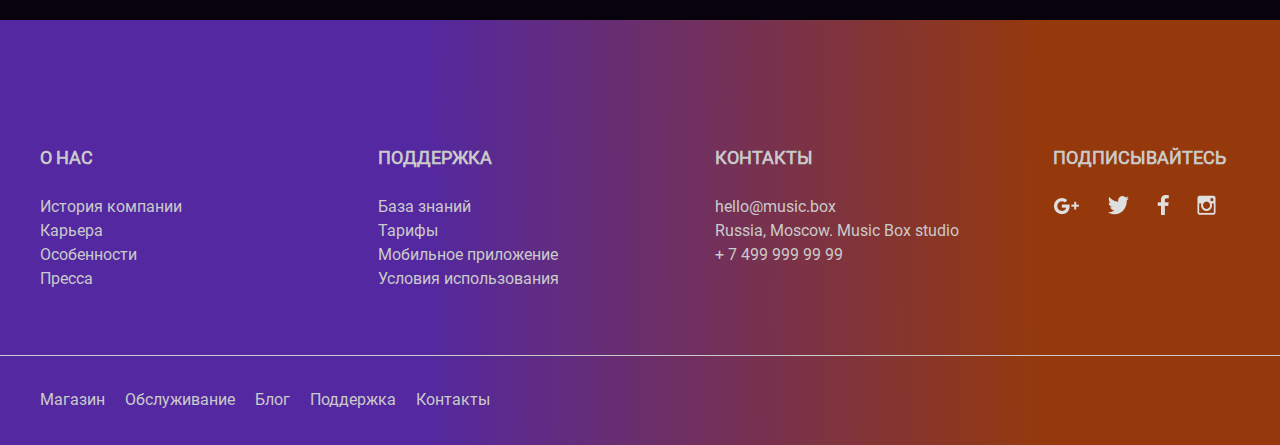
==== commit b1e95735: "Block Header was fixed" ====
--- a/src/index.html
+++ b/src/index.html
@@ -7,11 +7,11 @@
     <link rel="stylesheet" href="css/app.css">
 </head>
 <body>
-    <header>
-        <section class="top" id="page-description">
+    <header id="page-description">
+        <section class="top">
             <div class="header-left">
                 <div class="logo">
-                    <img src="images/logo.svg" alt="Logo Music box" width="24px" height="24px">
+                    <img src="images/logo.svg" alt="Logo Music box">
                     <p>Music box</p>
                 </div>
                 <ul class="nav">
--- a/src/css/app.css
+++ b/src/css/app.css
@@ -94,38 +94,52 @@
 .top {
   position: absolute;
   top: 25px;
+  display: flex;
+  justify-content: space-between;
+  flex-wrap: wrap;
+  width: 100%;
   margin: auto;
   padding-right: 20px;
   padding-left: 20px;
   text-transform: uppercase;
-}
-.top p {
-  margin-left: 16px;
-  font-size: 10px;
-}
-
-.header-left {
-  text-align: left;
-}
-.header-left p {
-  white-space: nowrap;
+  font-size: 11px;
+  clear: right;
+  box-sizing: border-box;
 }
 
 .logo {
-  display: flex;
-  align-items: center;
-  white-space: nowrap;
+  display: inline-block;
+}
+.logo > img {
+  position: relative;
+  top: 6px;
+  width: 24px;
+  height: 24px;
+  margin-right: 16px;
+}
+.logo > p {
+  display: inline-block;
+  margin: 0 90px 0 0;
 }
 
 .nav {
+  display: inline-block;
+  margin: 0;
   padding: 0;
-  font-size: 11px;
   list-style: none;
+}
+.nav > li {
+  display: inline;
+  margin-right: 24px;
+}
+
+.header-search {
+  margin-top: 8px;
 }
 
 .search {
   padding: 5px 10px;
-  width: 100%;
+  min-width: 248px;
   background-color: #3C3B3D;
   border-radius: 50px;
   border: none;
@@ -155,6 +169,7 @@
 
 .form {
   margin: auto;
+  max-width: 570px;
 }
 .form div {
   display: flex;
@@ -162,7 +177,7 @@
   justify-content: space-between;
 }
 .form input {
-  width: 100%;
+  width: 273px;
   min-height: 50px;
   padding-left: 20px;
   margin-bottom: 1.5rem;
@@ -179,6 +194,52 @@
   background-color: #34C176;
 }
 
+@media (max-width: 414px) {
+  .nav {
+    display: block;
+    margin-top: 17px;
+    margin-bottom: 18px;
+  }
+  .nav li {
+    display: block;
+  }
+
+  .header-search {
+    width: 100%;
+    margin: 0;
+  }
+
+  .search {
+    width: 100%;
+  }
+
+  .form input {
+    width: 100%;
+  }
+}
+/*
+
+
+.header-left {
+  text-align: left;
+
+  & p {
+    white-space: nowrap;
+  }
+}
+
+.logo {
+  display: flex;
+  align-items: center;
+  white-space: nowrap;
+}
+
+
+
+
+
+
+
 @media (min-width: 414px) {
   header {
     display: flex;
@@ -202,9 +263,10 @@
     margin-left: 91px;
     display: flex;
     justify-content: space-between;
-  }
-  .nav li {
-    margin-right: 12px;
+
+    & li {
+      margin-right: 12px;
+    }
   }
 
   .header-search {
@@ -221,11 +283,12 @@
 
   .form {
     max-width: 570px;
-  }
-  .form input {
-    max-width: 270px;
-  }
-}
+
+    & input {
+      max-width: 270px;
+    }
+  }
+} */
 .subscriptions {
   margin: 0 auto;
   max-width: 1200px;
@@ -449,7 +512,7 @@
   padding: 0;
 }
 .map li {
-  min-width: 374px;
+  min-width: 270px;
   list-style: none;
 }
 .map h4 {
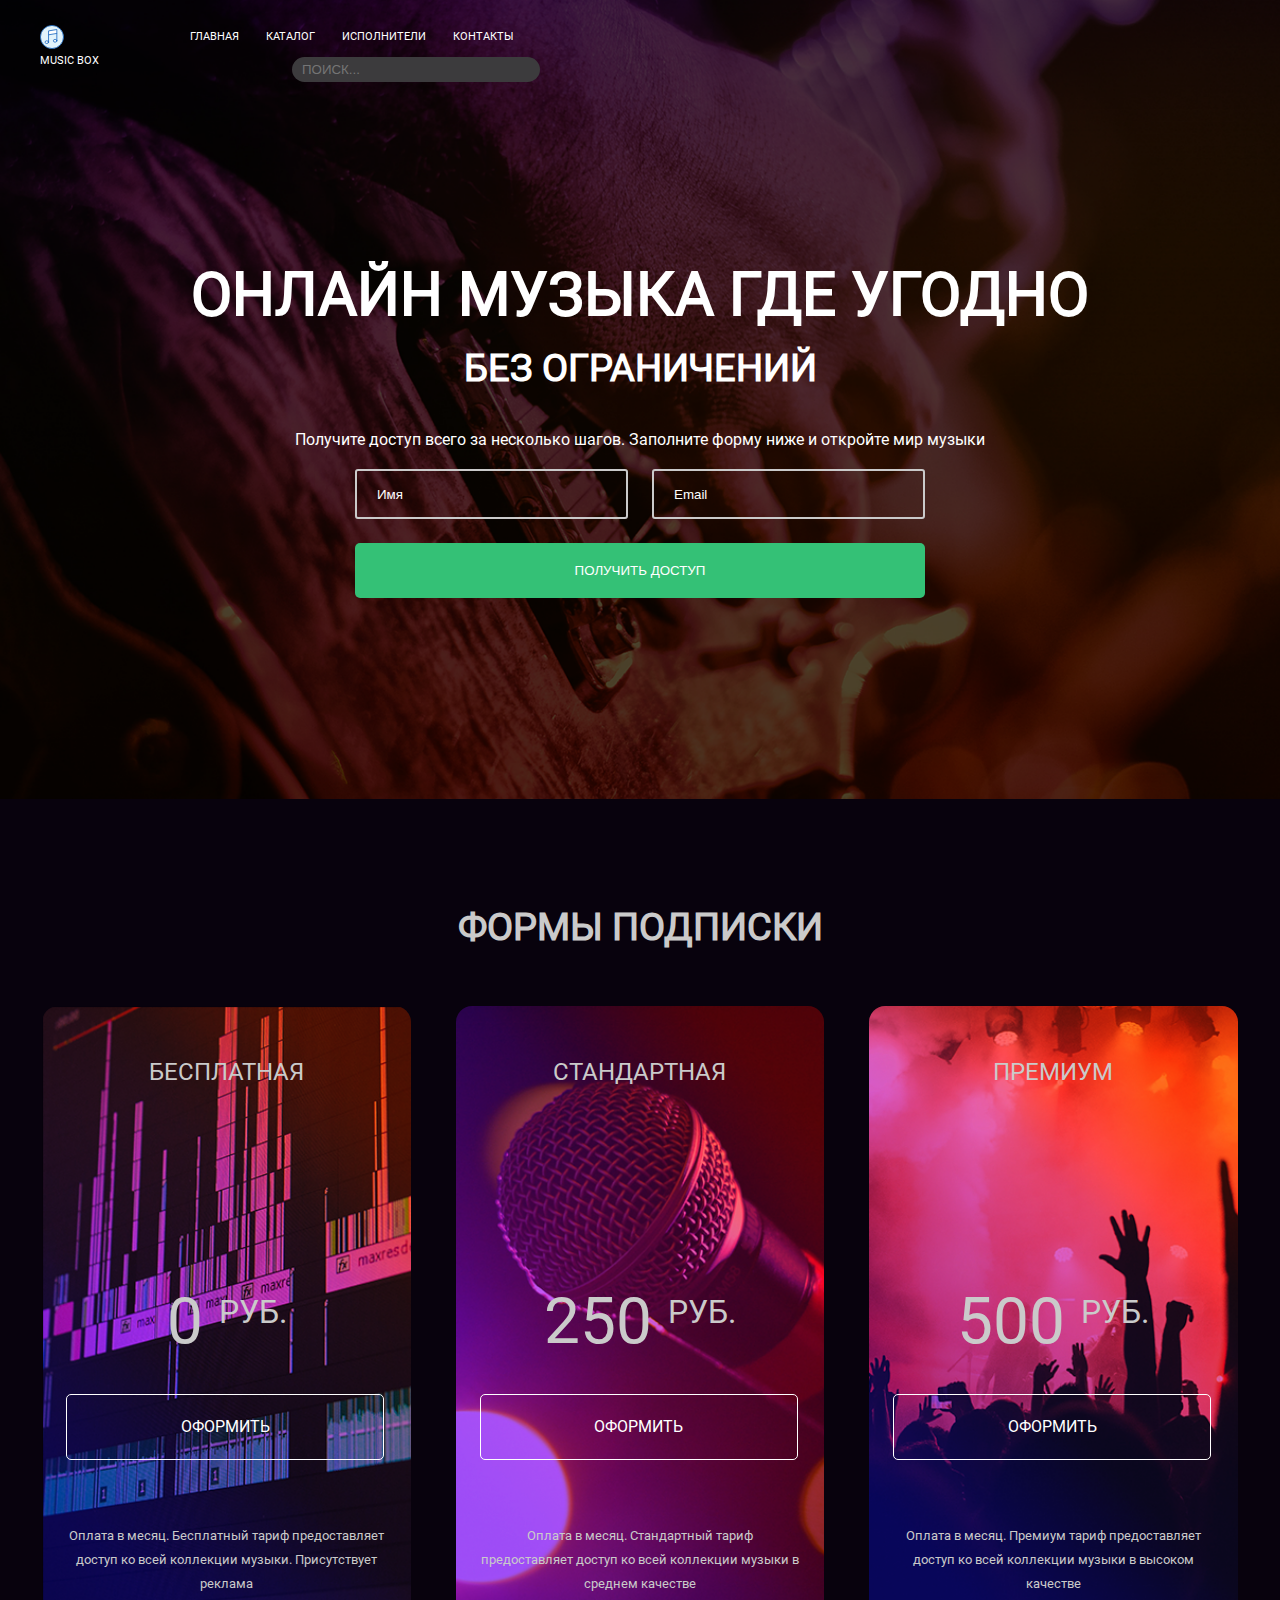
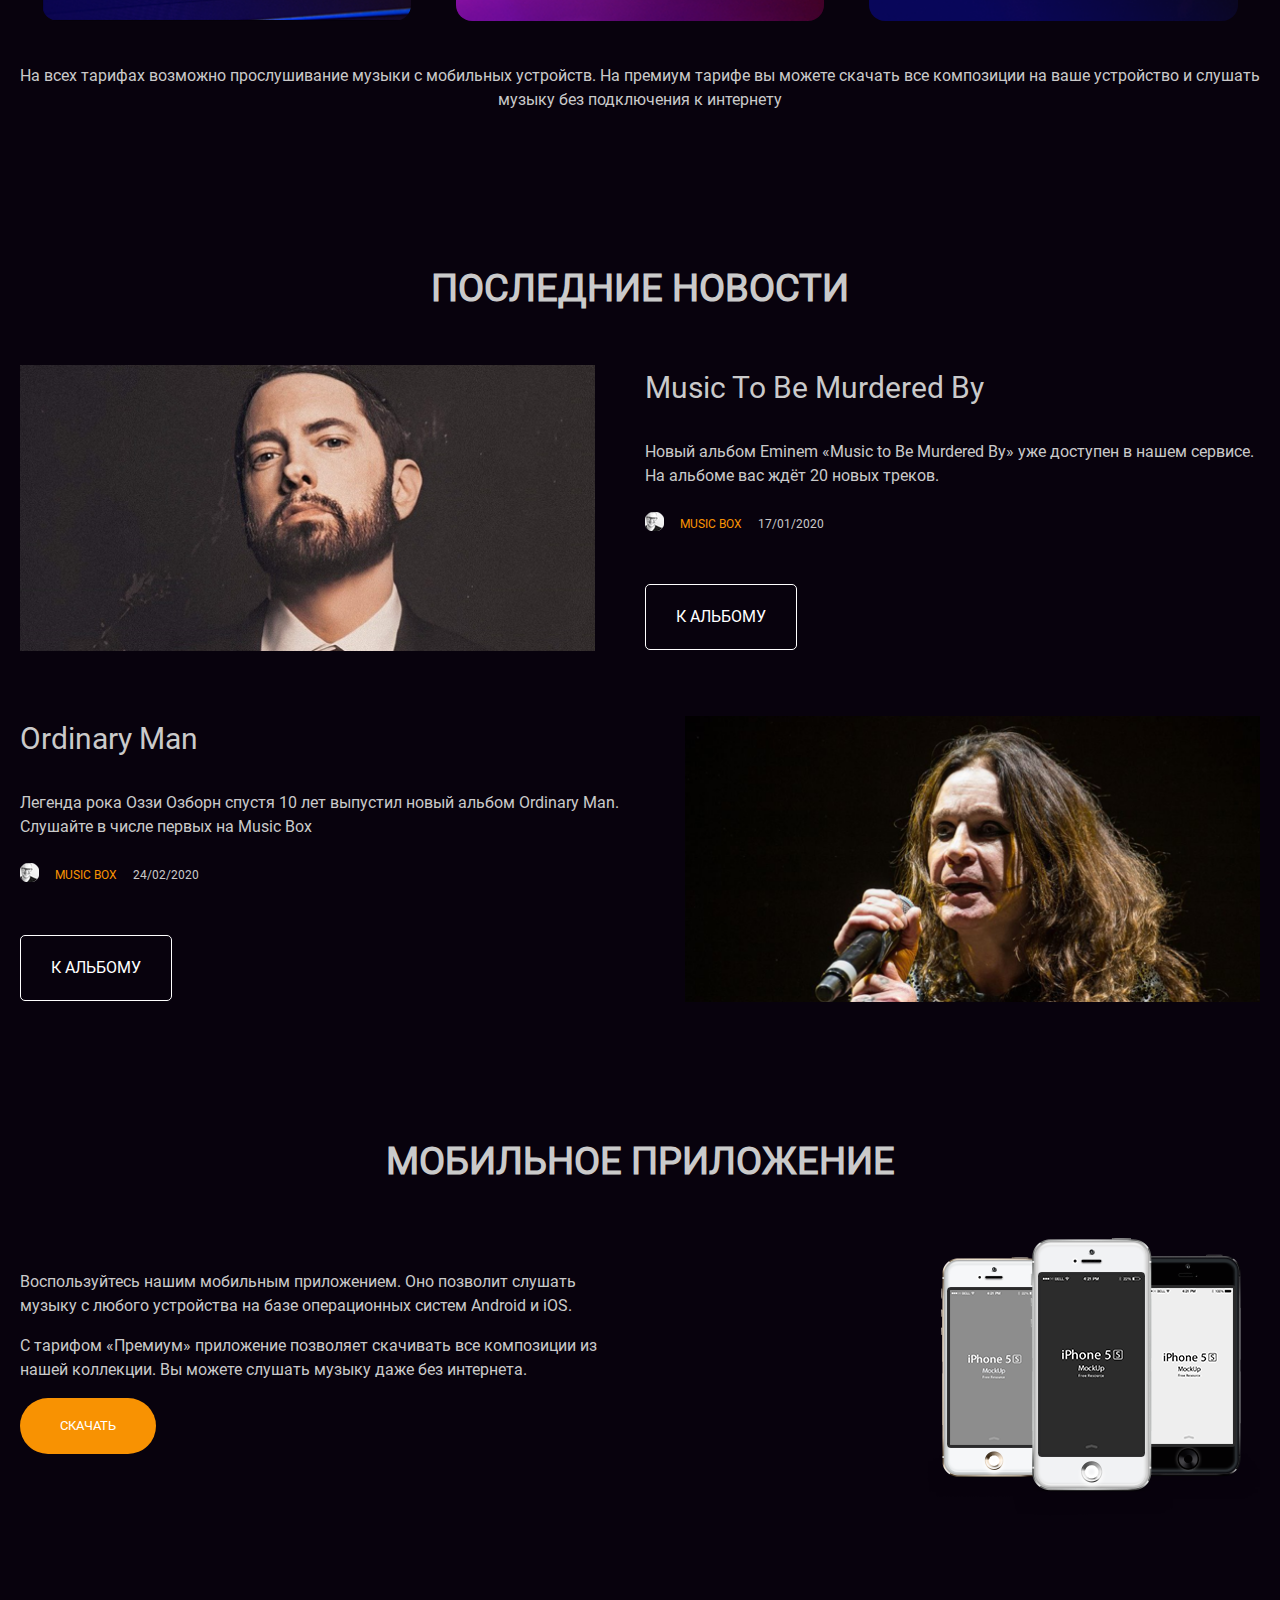
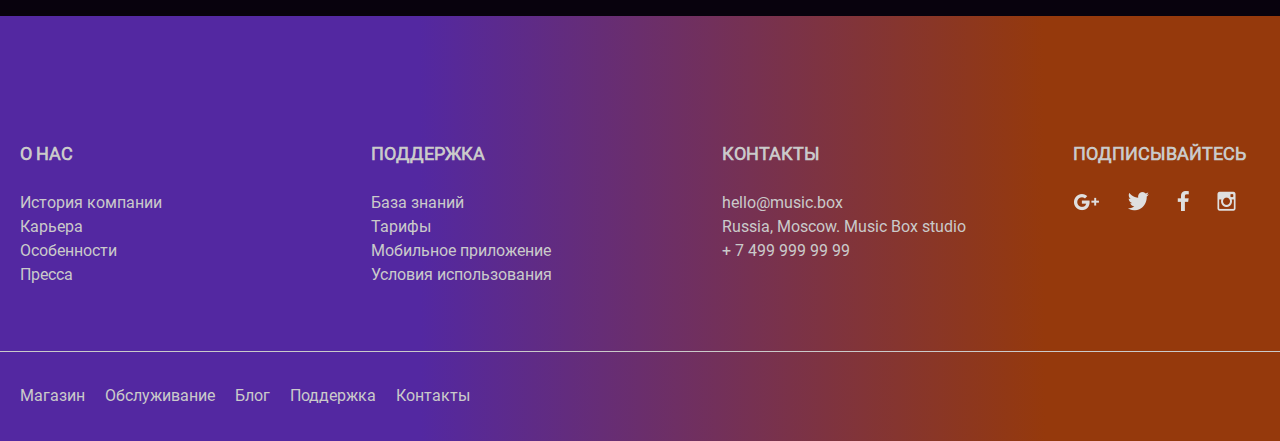
==== commit 393aea02: "Step 7. Page Artist was begun" ====
--- a/src/index.html
+++ b/src/index.html
@@ -7,36 +7,38 @@
     <link rel="stylesheet" href="css/app.css">
 </head>
 <body>
-    <header id="page-description">
-        <section class="top">
-            <div class="header-left">
-                <div class="logo">
-                    <img src="images/logo.svg" alt="Logo Music box">
-                    <p>Music box</p>
+    <header id="page-description" class="header-main">
+        <div class="layout">
+            <section class="top">
+                <div class="header-left">
+                    <div class="logo">
+                        <img src="images/logo.svg" alt="Logo Music box">
+                        <p>Music box</p>
+                    </div>
+                    <ul class="nav">
+                        <li>Главная</li>
+                        <li>Каталог</li>
+                        <li>Исполнители</li>
+                        <li>Контакты</li>
+                    </ul>
                 </div>
-                <ul class="nav">
-                    <li>Главная</li>
-                    <li>Каталог</li>
-                    <li>Исполнители</li>
-                    <li>Контакты</li>
-                </ul>
-            </div>
-            <form class="header-search">
-                <input class="search" placeholder="ПОИСК...">
-            </form>
-        </section>
-        <section class="banner">
-            <h1>Онлайн музыка где угодно</h1>
-            <h2>без ограничений</h2>
-            <p>Получите доступ всего за несколько шагов. Заполните форму ниже и откройте мир музыки</p>
-            <form class="form">
-                <div>
-                    <input type="text" placeholder="Имя">
-                    <input type="email" placeholder="Email">
-                </div>
-                <button type="submit" class="btn">Получить доступ</button>
-            </form>
-        </section>
+                <form class="header-search">
+                    <input class="search" placeholder="ПОИСК...">
+                </form>
+            </section>
+            <section class="banner-main">
+                <h1>Онлайн музыка где угодно</h1>
+                <h2>без ограничений</h2>
+                <p>Получите доступ всего за несколько шагов. Заполните форму ниже и откройте мир музыки</p>
+                <form class="form">
+                    <div>
+                        <input type="text" placeholder="Имя">
+                        <input type="email" placeholder="Email">
+                    </div>
+                    <button type="submit" class="btn">Получить доступ</button>
+                </form>
+            </section>
+        </div>
     </header>
     <section id="page-pricing" class="subscriptions">
         <h2>Формы подписки</h2>
--- a/src/css/app.css
+++ b/src/css/app.css
@@ -15,6 +15,7 @@
 }
 
 h1 {
+  margin: 0;
   font-size: 30px;
   line-height: 1.5em;
   font-weight: bold;
@@ -39,6 +40,7 @@
 
 .btn {
   padding: 20px 30px;
+  border: none;
   border-radius: 5px;
   color: #ffffff;
   text-transform: uppercase;
@@ -52,12 +54,6 @@
   text-align: center;
   text-decoration: none;
   font-size: 16px;
-}
-
-.clearfix:after {
-  content: "";
-  display: table;
-  clear: both;
 }
 
 @media (min-width: 415px) {
@@ -83,58 +79,71 @@
   }
 }
 header {
-  position: relative;
   padding: 0 0 201px;
+  color: #ffffff;
+}
+
+.header-main {
   background-image: url("../images/banner.png");
   background-position: center;
   background-size: cover;
-  color: #ffffff;
+}
+
+.header-artist {
+  background-image: url("../images/Morten Harket.png");
+  background-position: center;
+  background-size: cover;
+}
+
+.layout {
+  max-width: 1240px;
+  margin: 0 auto;
+  padding: 0 20px;
+  box-sizing: border-box;
 }
 
 .top {
   position: absolute;
   top: 25px;
-  display: flex;
-  justify-content: space-between;
-  flex-wrap: wrap;
-  width: 100%;
-  margin: auto;
-  padding-right: 20px;
-  padding-left: 20px;
   text-transform: uppercase;
   font-size: 11px;
-  clear: right;
   box-sizing: border-box;
 }
 
 .logo {
-  display: inline-block;
+  width: 150px;
+  float: left;
+  box-sizing: border-box;
 }
 .logo > img {
-  position: relative;
-  top: 6px;
   width: 24px;
   height: 24px;
+  float: left;
   margin-right: 16px;
+  box-sizing: border-box;
 }
 .logo > p {
-  display: inline-block;
   margin: 0 90px 0 0;
+  float: left;
+  box-sizing: border-box;
 }
 
 .nav {
-  display: inline-block;
+  width: 350px;
   margin: 0;
   padding: 0;
+  float: left;
   list-style: none;
 }
 .nav > li {
   display: inline;
   margin-right: 24px;
+  box-sizing: border-box;
 }
 
 .header-search {
   margin-top: 8px;
+  float: right;
 }
 
 .search {
@@ -151,20 +160,24 @@
   text-transform: uppercase;
 }
 
-.banner {
+.banner-main {
   margin: 0 20px 0;
   padding-top: 250px;
   text-align: center;
 }
-.banner h1 {
+.banner-main h1 {
   margin-top: 0;
   margin-bottom: 0;
 }
-.banner h2 {
+.banner-main h2 {
   margin: 0 auto;
 }
-.banner p {
+.banner-main p {
   margin: 31px auto 17px;
+}
+
+.banner-artist {
+  padding: 200px 20px;
 }
 
 .form {
@@ -194,6 +207,45 @@
   background-color: #34C176;
 }
 
+.icon-heart {
+  width: 20px;
+  height: 18px;
+  fill: #ffffff;
+}
+
+.icon-play {
+  width: 20px;
+  height: 20px;
+  fill: #ffffff;
+}
+
+.btn-group {
+  display: flex;
+  flex-wrap: wrap;
+  margin-top: 48px;
+}
+
+.btn-purple {
+  display: flex;
+  align-items: center;
+  width: 200px;
+  margin-right: 24px;
+  background-color: #5328A1;
+}
+.btn-purple svg {
+  margin-right: 16px;
+}
+
+.btn-orange {
+  display: flex;
+  align-items: center;
+  width: 200px;
+  background-color: #95390C;
+}
+.btn-orange svg {
+  margin-right: 16px;
+}
+
 @media (max-width: 414px) {
   .nav {
     display: block;
@@ -216,82 +268,18 @@
   .form input {
     width: 100%;
   }
-}
-/*
-
-
-.header-left {
-  text-align: left;
-
-  & p {
-    white-space: nowrap;
-  }
-}
-
-.logo {
-  display: flex;
-  align-items: center;
-  white-space: nowrap;
-}
-
-
-
-
-
-
-
-@media (min-width: 414px) {
-  header {
-    display: flex;
-    justify-content: center;
-  }
-
-  .top {
-    width: 1200px;
-    display: flex;
-    justify-content: space-between;
-    align-items: center;
-  }
-
-  .header-left {
-    margin-left: 0;
-    display: flex;
-    align-items: center;
-  }
-
-  .nav {
-    margin-left: 91px;
-    display: flex;
-    justify-content: space-between;
-
-    & li {
-      margin-right: 12px;
-    }
-  }
-
-  .header-search {
-    margin-left: auto;
-  }
-
-  .search {
-    margin-right: 0;
-  }
-
-  .banner {
-    padding-top: 200px;
-  }
-
-  .form {
-    max-width: 570px;
-
-    & input {
-      max-width: 270px;
-    }
-  }
-} */
+
+  .banner-artist {
+    padding: 225px 20px;
+  }
+
+  .btn-orange {
+    margin-top: 24px;
+  }
+}
 .subscriptions {
   margin: 0 auto;
-  max-width: 1200px;
+  max-width: 1240px;
   padding-top: 100px;
   padding-left: 20px;
   padding-right: 20px;
@@ -374,7 +362,7 @@
 }
 .news {
   margin: 0 auto;
-  max-width: 1200px;
+  max-width: 1240px;
   padding-top: 100px;
   padding-left: 20px;
   padding-right: 20px;
@@ -443,7 +431,7 @@
 .mobile {
   clear: both;
   margin: 0 auto 100px;
-  max-width: 1200px;
+  max-width: 1240px;
   padding-top: 100px;
   padding-left: 20px;
   padding-right: 20px;
@@ -503,7 +491,7 @@
   justify-content: space-between;
   flex-wrap: wrap;
   margin: 3rem auto;
-  max-width: 1200px;
+  max-width: 1240px;
   padding-top: 100px;
   padding-left: 20px;
   padding-right: 20px;
@@ -534,7 +522,7 @@
 
 nav {
   margin: 2rem auto;
-  max-width: 1200px;
+  max-width: 1240px;
   padding-left: 20px;
   padding-right: 20px;
 }
